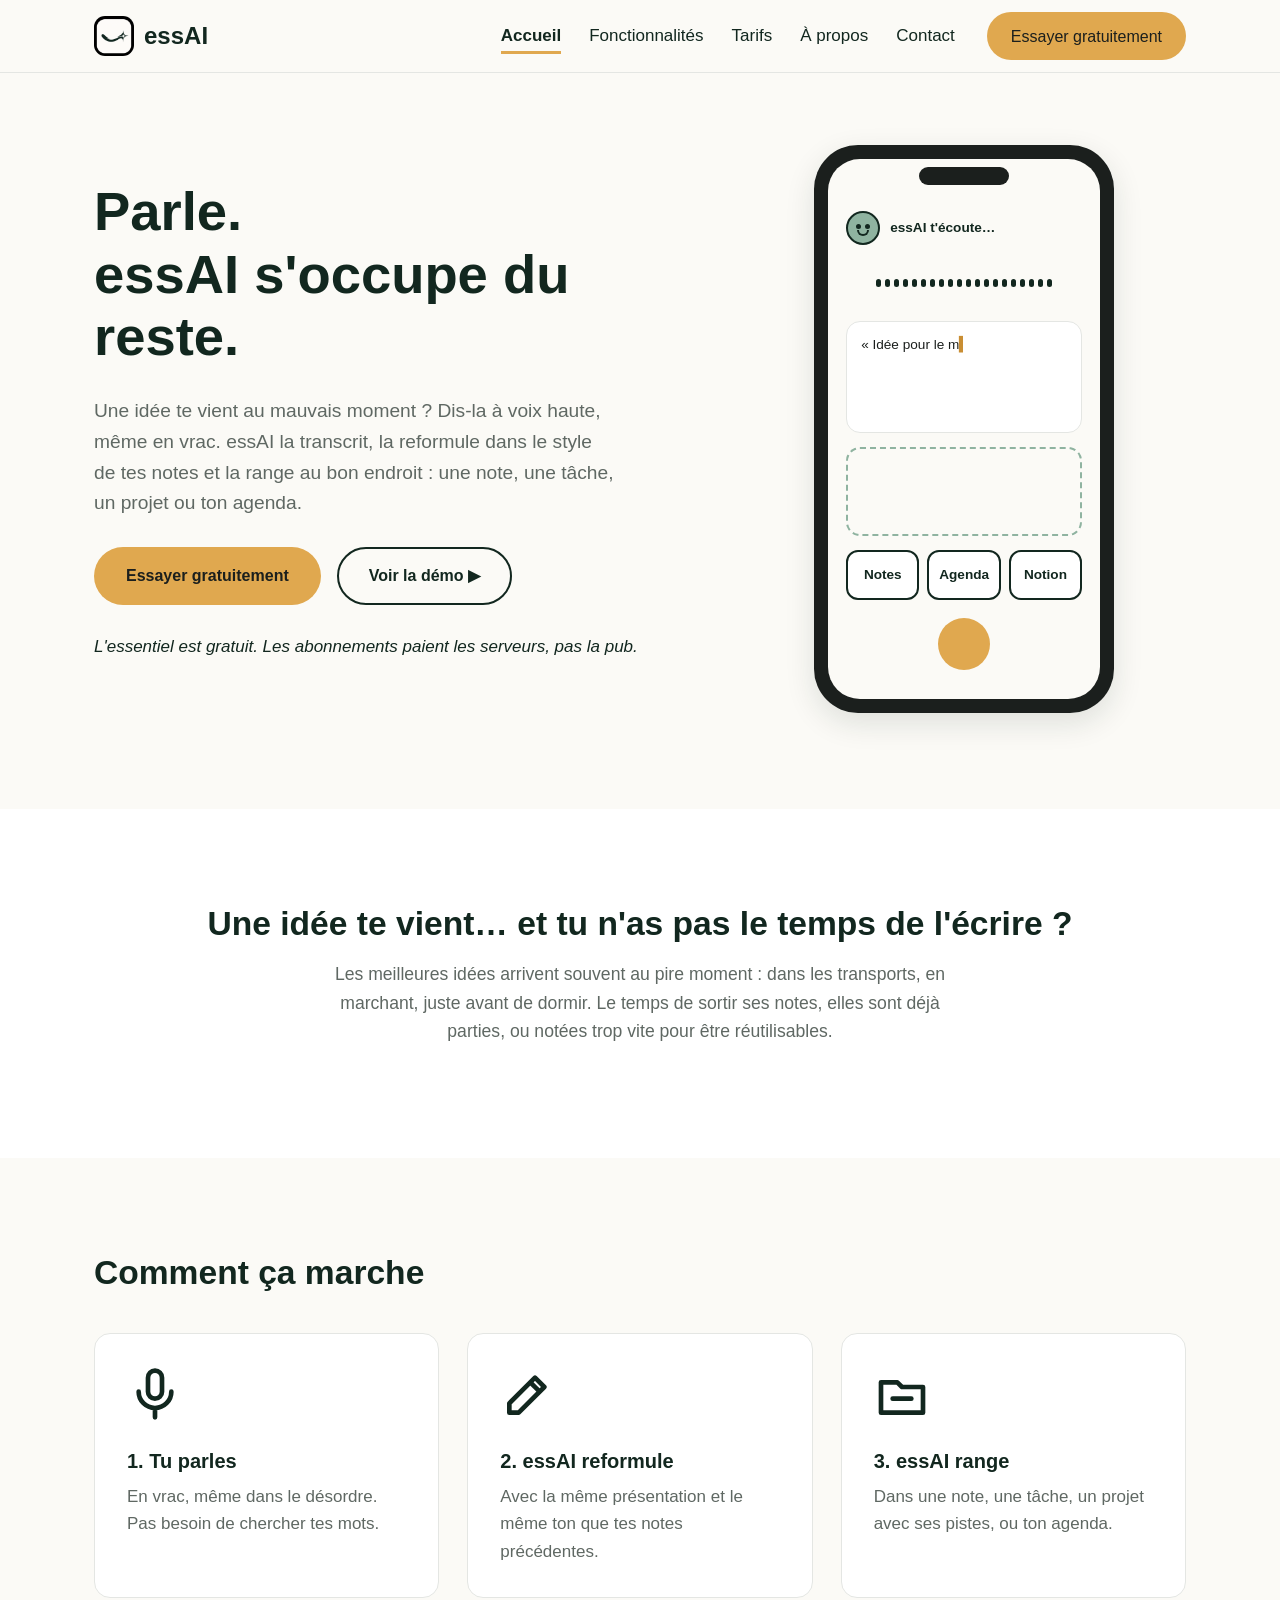
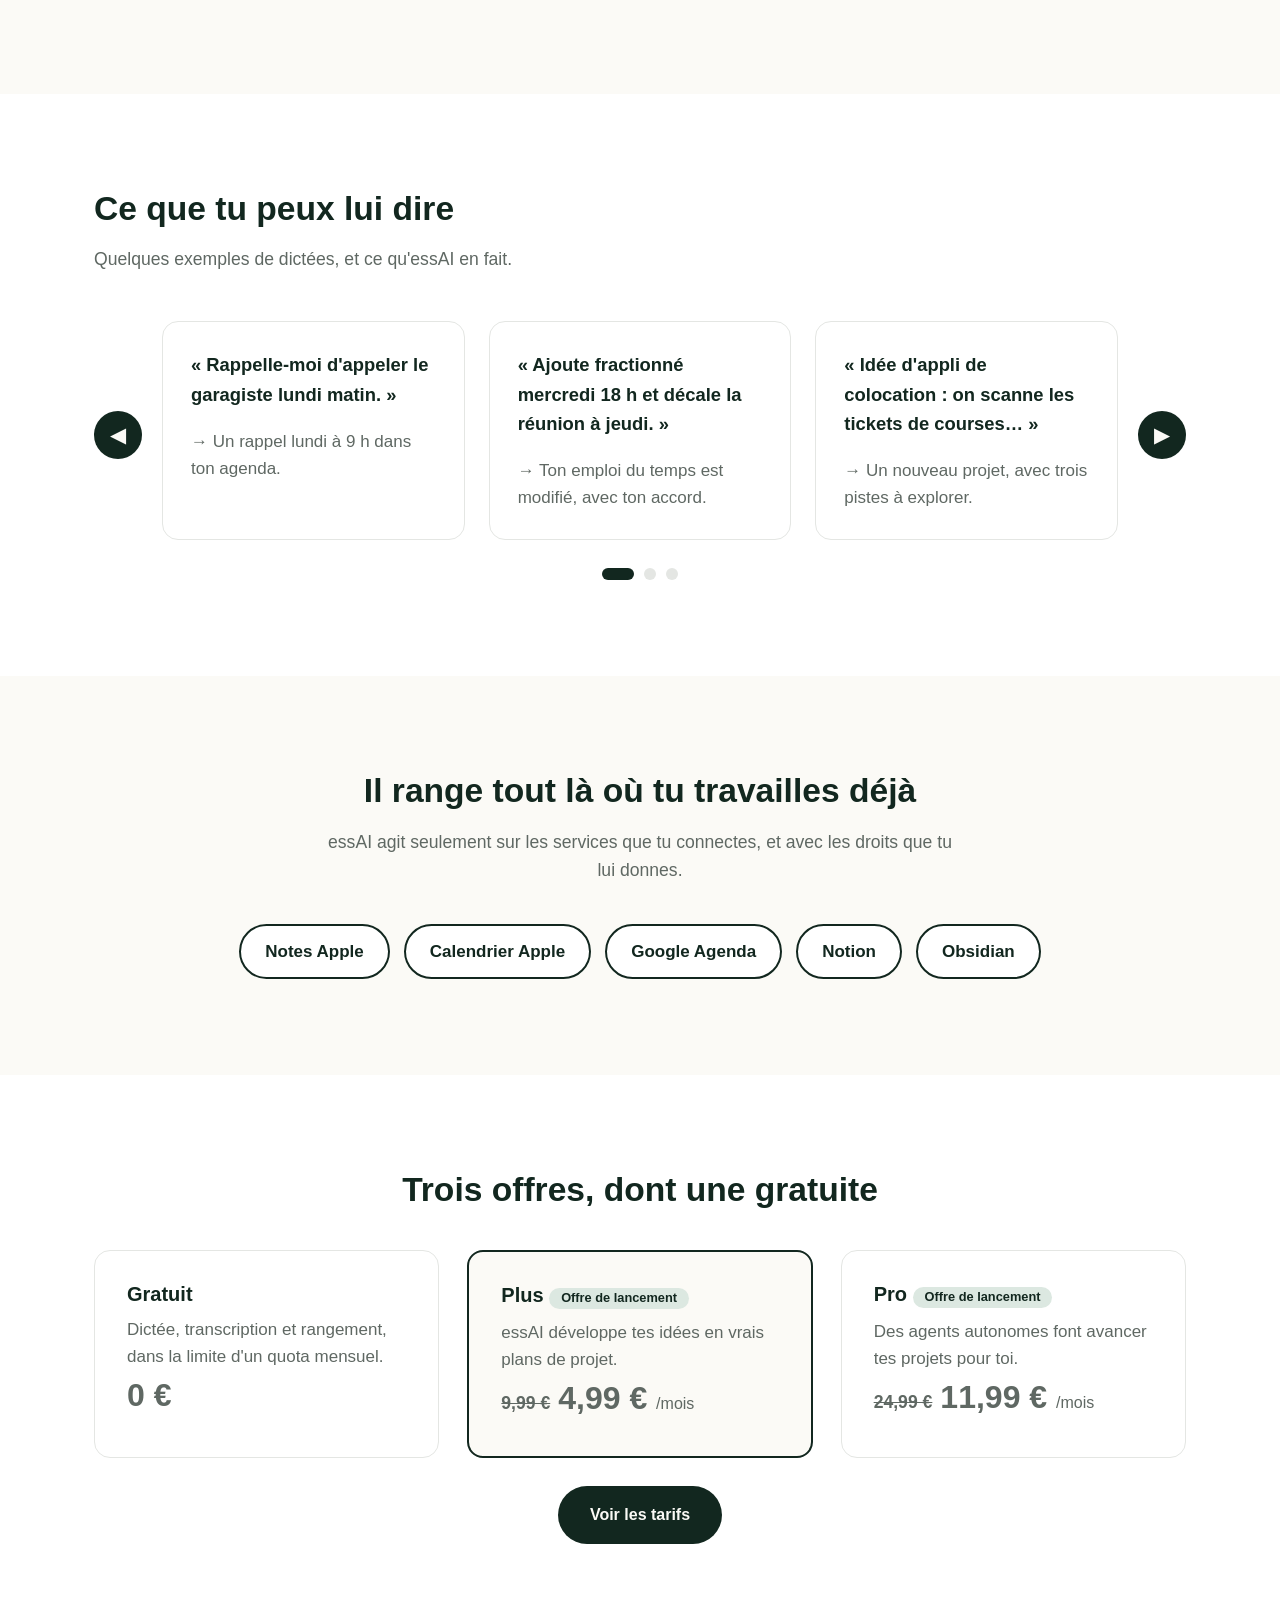
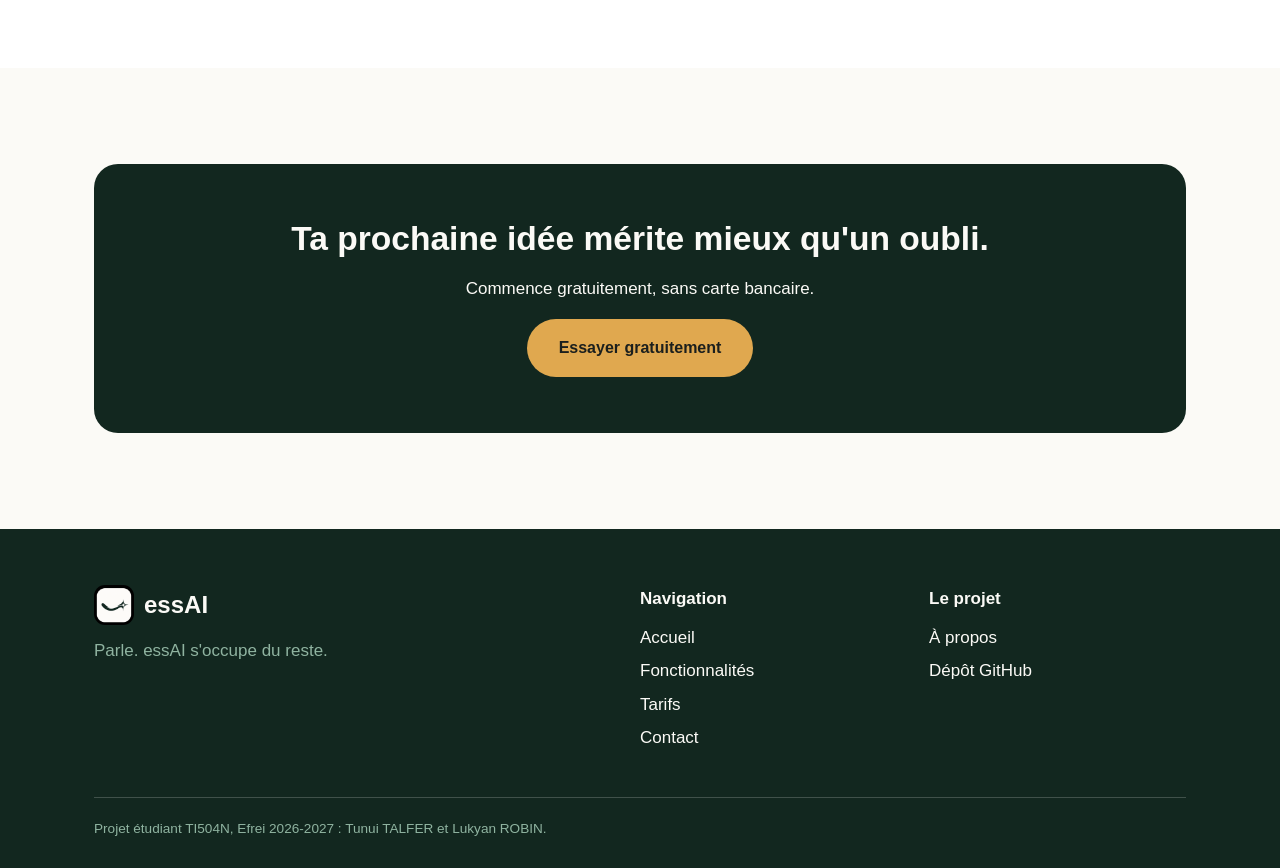
==== index.html @ 8cbab3e7 "accueil: page d'accueil, démo animée du téléphone et carrousel" ====
<!DOCTYPE html>
<html lang="fr">
<head>
  <meta charset="utf-8">
  <meta name="viewport" content="width=device-width, initial-scale=1">
  <meta name="description" content="essAI, le journal personnel à commande vocale : tu parles, essAI transcrit, reformule et range tes idées au bon endroit.">
  <title>essAI&nbsp;: parle, essAI s'occupe du reste</title>
  <link rel="icon" href="img/favicon.png" type="image/png">
  <link rel="stylesheet" href="css/style.css">
  <!-- defer : les scripts s'exécutent après la lecture du HTML, sans bloquer l'affichage -->
  <script src="js/menu.js" defer></script>
  <script src="js/apparition.js" defer></script>
  <script src="js/demo.js" defer></script>
  <script src="js/carrousel.js" defer></script>
</head>
<body>

  <!-- ===== En-tête commun : titre du site + navigation ===== -->
  <header class="entete">
    <div class="conteneur entete__barre">
      <a class="logo" href="index.html">
        <img src="img/logo-essai.png" alt="" width="40" height="40">
        <span>essAI</span>
      </a>
      <button class="burger" type="button" aria-expanded="false" aria-controls="menu-principal" aria-label="Ouvrir le menu">
        <span></span><span></span><span></span>
      </button>
      <nav class="nav" id="menu-principal" aria-label="Navigation principale">
        <ul>
          <li><a href="index.html" aria-current="page">Accueil</a></li>
          <li><a href="pages/fonctionnalites.html">Fonctionnalités</a></li>
          <li><a href="pages/tarifs.html">Tarifs</a></li>
          <li><a href="pages/a-propos.html">À propos</a></li>
          <li><a href="pages/contact.html">Contact</a></li>
        </ul>
        <a class="bouton bouton--principal" href="pages/tarifs.html">Essayer gratuitement</a>
      </nav>
    </div>
  </header>

  <main>

    <!-- ===== Accroche + démo de l'application ===== -->
    <section class="hero">
      <div class="conteneur hero__grille">
        <div>
          <h1>Parle. <span>essAI s'occupe du reste.</span></h1>
          <p class="hero__accroche">
            Une idée te vient au mauvais moment&nbsp;? Dis-la à voix haute, même en vrac.
            essAI la transcrit, la reformule dans le style de tes notes et la range au bon endroit&nbsp;:
            une note, une tâche, un projet ou ton agenda.
          </p>
          <div class="boutons">
            <a class="bouton bouton--principal" href="pages/tarifs.html">Essayer gratuitement</a>
            <a class="bouton bouton--contour" href="#demo" id="rejouer-demo">Voir la démo ▶</a>
          </div>
          <p class="hero__transparence">L'essentiel est gratuit. Les abonnements paient les serveurs, pas la pub.</p>
        </div>

        <!-- Démo animée par js/demo.js. Sans JavaScript, on voit directement le résultat final. -->
        <figure class="telephone" id="demo">
          <div class="telephone__ecran demo">
            <p class="demo__statut">
              <span class="avatar" aria-hidden="true">
                <span class="avatar__oeil avatar__oeil--gauche"></span>
                <span class="avatar__oeil avatar__oeil--droit"></span>
                <span class="avatar__bouche"></span>
              </span>
              <span class="demo__texte-statut">essAI a rangé ton idée</span>
            </p>
            <div class="onde" aria-hidden="true">
              <span></span><span></span><span></span><span></span><span></span><span></span><span></span>
              <span></span><span></span><span></span><span></span><span></span><span></span><span></span>
              <span></span><span></span><span></span><span></span><span></span><span></span>
            </div>
            <p class="demo__transcription">«&nbsp;Idée pour le mémoire&nbsp;: comparer trois méthodes de révision, et trouver des articles avant vendredi.&nbsp;»</p>
            <ul class="demo__resultat">
              <li>✔ Note&nbsp;: Mémoire révision</li>
              <li>✔ Tâche&nbsp;: trouver 5 articles</li>
              <li>✔ Rappel&nbsp;: vendredi 9 h</li>
            </ul>
            <ul class="demo__destinations">
              <li>Notes</li>
              <li>Agenda</li>
              <li>Notion</li>
            </ul>
            <div class="demo__micro" aria-hidden="true"></div>
          </div>
          <figcaption class="invisible">Démonstration&nbsp;: l'utilisateur dicte une idée, essAI la transcrit puis crée une note, une tâche et un rappel.</figcaption>
        </figure>
      </div>
    </section>

    <!-- ===== Le problème ===== -->
    <section class="section texte-centre">
      <div class="conteneur apparition">
        <h2>Une idée te vient… et tu n'as pas le temps de l'écrire&nbsp;?</h2>
        <p class="sous-titre">
          Les meilleures idées arrivent souvent au pire moment&nbsp;: dans les transports, en marchant, juste avant de dormir.
          Le temps de sortir ses notes, elles sont déjà parties, ou notées trop vite pour être réutilisables.
        </p>
      </div>
    </section>

    <!-- ===== Comment ça marche ===== -->
    <section class="section section--creme">
      <div class="conteneur">
        <h2 class="apparition">Comment ça marche</h2>
        <div class="grille-3">
          <article class="carte apparition">
            <svg class="carte__icone" viewBox="0 0 24 24" aria-hidden="true">
              <rect x="9" y="2" width="6" height="12" rx="3" fill="none" stroke="currentColor" stroke-width="2"/>
              <path d="M5 11a7 7 0 0 0 14 0M12 18v4" fill="none" stroke="currentColor" stroke-width="2" stroke-linecap="round"/>
            </svg>
            <h3>1. Tu parles</h3>
            <p>En vrac, même dans le désordre. Pas besoin de chercher tes mots.</p>
          </article>
          <article class="carte apparition">
            <svg class="carte__icone" viewBox="0 0 24 24" aria-hidden="true">
              <path d="M4 20h4L19 9l-4-4L4 16v4z" fill="none" stroke="currentColor" stroke-width="2" stroke-linejoin="round"/>
              <path d="M13 7l4 4" stroke="currentColor" stroke-width="2"/>
            </svg>
            <h3>2. essAI reformule</h3>
            <p>Avec la même présentation et le même ton que tes notes précédentes.</p>
          </article>
          <article class="carte apparition">
            <svg class="carte__icone" viewBox="0 0 24 24" aria-hidden="true">
              <path d="M3 7h7l2 2h9v11H3z" fill="none" stroke="currentColor" stroke-width="2" stroke-linejoin="round"/>
              <path d="M8 14h8" stroke="currentColor" stroke-width="2" stroke-linecap="round"/>
            </svg>
            <h3>3. essAI range</h3>
            <p>Dans une note, une tâche, un projet avec ses pistes, ou ton agenda.</p>
          </article>
        </div>
      </div>
    </section>

    <!-- ===== Carrousel : exemples de phrases (js/carrousel.js) ===== -->
    <section class="section" aria-labelledby="titre-exemples">
      <div class="conteneur">
        <h2 id="titre-exemples" class="apparition">Ce que tu peux lui dire</h2>
        <p class="sous-titre apparition">Quelques exemples de dictées, et ce qu'essAI en fait.</p>
        <div class="carrousel">
          <button class="carrousel__fleche carrousel__fleche--prec" type="button" aria-label="Exemple précédent">◀</button>
          <div class="carrousel__fenetre">
            <ul class="carrousel__piste">
              <li class="carrousel__carte">
                <p class="carrousel__phrase">«&nbsp;Rappelle-moi d'appeler le garagiste lundi matin.&nbsp;»</p>
                <p class="carrousel__effet">→ Un rappel lundi à 9 h dans ton agenda.</p>
              </li>
              <li class="carrousel__carte">
                <p class="carrousel__phrase">«&nbsp;Ajoute fractionné mercredi 18 h et décale la réunion à jeudi.&nbsp;»</p>
                <p class="carrousel__effet">→ Ton emploi du temps est modifié, avec ton accord.</p>
              </li>
              <li class="carrousel__carte">
                <p class="carrousel__phrase">«&nbsp;Idée d'appli de colocation&nbsp;: on scanne les tickets de courses…&nbsp;»</p>
                <p class="carrousel__effet">→ Un nouveau projet, avec trois pistes à explorer.</p>
              </li>
              <li class="carrousel__carte">
                <p class="carrousel__phrase">«&nbsp;Liste de courses pour le dîner de samedi.&nbsp;»</p>
                <p class="carrousel__effet">→ Une note classée dans «&nbsp;Maison&nbsp;».</p>
              </li>
              <li class="carrousel__carte">
                <p class="carrousel__phrase">«&nbsp;Cherche des articles récents sur la révision espacée.&nbsp;»</p>
                <p class="carrousel__effet">→ Une recherche résumée, ajoutée à ton projet.</p>
              </li>
            </ul>
          </div>
          <button class="carrousel__fleche carrousel__fleche--suiv" type="button" aria-label="Exemple suivant">▶</button>
          <div class="carrousel__points"></div>
        </div>
      </div>
    </section>

    <!-- ===== Intégrations ===== -->
    <section class="section section--creme texte-centre">
      <div class="conteneur apparition">
        <h2>Il range tout là où tu travailles déjà</h2>
        <p class="sous-titre">essAI agit seulement sur les services que tu connectes, et avec les droits que tu lui donnes.</p>
        <ul class="etiquettes">
          <li>Notes Apple</li>
          <li>Calendrier Apple</li>
          <li>Google Agenda</li>
          <li>Notion</li>
          <li>Obsidian</li>
        </ul>
      </div>
    </section>

    <!-- ===== Aperçu des offres ===== -->
    <section class="section">
      <div class="conteneur">
        <h2 class="texte-centre apparition">Trois offres, dont une gratuite</h2>
        <div class="grille-3">
          <article class="carte offre apparition">
            <h3>Gratuit</h3>
            <p>Dictée, transcription et rangement, dans la limite d'un quota mensuel.</p>
            <p class="offre__prix">0 €</p>
          </article>
          <article class="carte offre offre--mise-en-avant apparition">
            <h3>Plus <span class="badge">Offre de lancement</span></h3>
            <p>essAI développe tes idées en vrais plans de projet.</p>
            <p class="offre__prix"><span class="offre__ancien">9,99 €</span>4,99 € <small>/mois</small></p>
          </article>
          <article class="carte offre apparition">
            <h3>Pro <span class="badge">Offre de lancement</span></h3>
            <p>Des agents autonomes font avancer tes projets pour toi.</p>
            <p class="offre__prix"><span class="offre__ancien">24,99 €</span>11,99 € <small>/mois</small></p>
          </article>
        </div>
        <div class="boutons boutons--centre">
          <a class="bouton bouton--sombre" href="pages/tarifs.html">Voir les tarifs</a>
        </div>
      </div>
    </section>

    <!-- ===== Appel à l'action final ===== -->
    <section class="section section--creme">
      <div class="conteneur">
        <div class="appel apparition">
          <h2>Ta prochaine idée mérite mieux qu'un oubli.</h2>
          <p>Commence gratuitement, sans carte bancaire.</p>
          <a class="bouton bouton--principal" href="pages/tarifs.html">Essayer gratuitement</a>
        </div>
      </div>
    </section>

  </main>

  <!-- ===== Pied de page commun : navigation + lien vers « À propos » ===== -->
  <footer class="pied">
    <div class="conteneur">
      <div class="pied__grille">
        <div>
          <a class="logo" href="index.html">
            <img src="img/logo-essai.png" alt="" width="40" height="40">
            <span>essAI</span>
          </a>
          <p class="pied__slogan">Parle. essAI s'occupe du reste.</p>
        </div>
        <nav aria-label="Navigation du pied de page">
          <p class="pied__titre">Navigation</p>
          <ul>
            <li><a href="index.html">Accueil</a></li>
            <li><a href="pages/fonctionnalites.html">Fonctionnalités</a></li>
            <li><a href="pages/tarifs.html">Tarifs</a></li>
            <li><a href="pages/contact.html">Contact</a></li>
          </ul>
        </nav>
        <nav aria-label="Le projet">
          <p class="pied__titre">Le projet</p>
          <ul>
            <li><a href="pages/a-propos.html">À propos</a></li>
            <li><a href="https://github.com/lukyanrobin/ProjetProgWeb_TALFER_ROBIN">Dépôt GitHub</a></li>
          </ul>
        </nav>
      </div>
      <p class="pied__mention">Projet étudiant TI504N, Efrei 2026-2027&nbsp;: Tunui TALFER et Lukyan ROBIN.</p>
    </div>
  </footer>

</body>
</html>
---- css/style.css ----
/* =====================================================================
   essAI : feuille de style commune à toutes les pages
   Sommaire :
     1. Charte graphique (variables)       6. Sections et cartes
     2. Base                              7. Accueil : démo du téléphone
     3. Utilitaires                       8. Accueil : carrousel
     4. En-tête et navigation             9. Animations d'apparition
     5. Boutons                          10. Pied de page
                                         11. Responsive (tablette, téléphone)
   ===================================================================== */

/* 1. Charte graphique : couleurs tirées du logo -------------------------- */
:root {
  --vert: #12271F;          /* vert forêt du logo : titres, en-tête, pied de page */
  --creme: #FBFAF6;         /* fond crème du logo */
  --sauge: #8FB3A0;         /* accents doux, cartes */
  --sauge-clair: #DCE8E1;
  --ambre: #E0A84F;         /* boutons d'action, l'« étincelle » */
  --ambre-fonce: #C98E33;
  --texte: #1B1F1D;
  --gris: #5F6863;
  --gris-clair: #E4E6E3;
  --blanc: #FFFFFF;
  --rayon: 16px;            /* arrondis, comme l'icône de l'appli */
  --ombre: 0 10px 30px rgba(18, 39, 31, 0.12);
  --largeur: 1140px;        /* largeur maximale du contenu */
  --police: -apple-system, BlinkMacSystemFont, "Segoe UI", Roboto, "Helvetica Neue", Arial, sans-serif;
}

/* 2. Base ----------------------------------------------------------------- */
*,
*::before,
*::after {
  box-sizing: border-box;
}

html {
  scroll-behavior: smooth;
}

body {
  margin: 0;
  font-family: var(--police);
  font-size: 17px;
  line-height: 1.6;
  color: var(--texte);
  background-color: var(--blanc);
}

img {
  max-width: 100%;
  height: auto;
  display: block;
}

h1,
h2,
h3 {
  color: var(--vert);
  line-height: 1.15;
  margin: 0 0 0.5em;
}

h1 {
  font-size: 3.4rem;
}

h2 {
  font-size: 2.1rem;
}

h3 {
  font-size: 1.25rem;
}

p {
  margin: 0 0 1em;
}

a {
  color: var(--vert);
}

/* Contour visible pour la navigation au clavier */
a:focus-visible,
button:focus-visible {
  outline: 3px solid var(--ambre);
  outline-offset: 3px;
}

/* 3. Utilitaires ------------------------------------------------------------ */
.conteneur {
  width: 100%;
  max-width: var(--largeur);
  margin: 0 auto;
  padding: 0 24px;
}

.texte-centre {
  text-align: center;
}

.sous-titre {
  color: var(--gris);
  font-size: 1.1rem;
  max-width: 640px;
}

.texte-centre .sous-titre {
  margin-left: auto;
  margin-right: auto;
}

/* Texte lu par les lecteurs d'écran mais invisible à l'écran */
.invisible {
  position: absolute;
  width: 1px;
  height: 1px;
  overflow: hidden;
  clip-path: inset(50%);
  white-space: nowrap;
}

/* 4. En-tête et navigation ------------------------------------------------ */
.entete {
  position: sticky;
  top: 0;
  z-index: 10;
  background-color: var(--creme);
  border-bottom: 1px solid var(--gris-clair);
}

.entete__barre {
  display: flex;
  align-items: center;
  justify-content: space-between;
  gap: 24px;
  min-height: 72px;
}

.logo {
  display: flex;
  align-items: center;
  gap: 10px;
  font-size: 1.5rem;
  font-weight: 700;
  color: var(--vert);
  text-decoration: none;
}

/* Le PNG du logo a des coins noirs : on les arrondit pour les masquer */
.logo img {
  width: 40px;
  height: 40px;
  border-radius: 11px;
}

.nav {
  display: flex;
  align-items: center;
  gap: 32px;
}

.nav ul {
  display: flex;
  gap: 28px;
  list-style: none;
  margin: 0;
  padding: 0;
}

.nav a {
  text-decoration: none;
  font-weight: 500;
  padding: 6px 0;
  border-bottom: 3px solid transparent;
  transition: border-color 0.2s;
}

.nav a:hover,
.nav a[aria-current="page"] {
  border-bottom-color: var(--ambre);
}

.nav a[aria-current="page"] {
  font-weight: 700;
}

/* Le bouton d'appel à l'action garde son propre style dans le menu */
.nav .bouton {
  border-bottom: none;
  padding: 10px 22px;
}

/* Bouton « burger » : caché sur ordinateur, visible sur téléphone (voir §11) */
.burger {
  display: none;
  width: 44px;
  height: 44px;
  padding: 10px;
  border: none;
  border-radius: 10px;
  background: transparent;
  cursor: pointer;
}

.burger span {
  display: block;
  height: 3px;
  margin: 5px 0;
  border-radius: 2px;
  background-color: var(--vert);
  transition: transform 0.25s, opacity 0.25s;
}

/* Le burger devient une croix quand le menu est ouvert */
.burger[aria-expanded="true"] span:nth-child(1) {
  transform: translateY(8px) rotate(45deg);
}

.burger[aria-expanded="true"] span:nth-child(2) {
  opacity: 0;
}

.burger[aria-expanded="true"] span:nth-child(3) {
  transform: translateY(-8px) rotate(-45deg);
}

/* 5. Boutons ---------------------------------------------------------------- */
.bouton {
  display: inline-block;
  padding: 14px 30px;
  border: 2px solid transparent;
  border-radius: 999px;
  font-family: inherit;
  font-size: 1rem;
  font-weight: 700;
  text-decoration: none;
  cursor: pointer;
  transition: transform 0.15s, background-color 0.2s, box-shadow 0.2s;
}

.bouton:hover {
  transform: translateY(-2px);
  box-shadow: var(--ombre);
}

.bouton--principal {
  background-color: var(--ambre);
  color: var(--texte);
}

.bouton--principal:hover {
  background-color: var(--ambre-fonce);
}

.bouton--contour {
  background-color: transparent;
  border-color: var(--vert);
  color: var(--vert);
}

.bouton--sombre {
  background-color: var(--vert);
  color: var(--creme);
}

.boutons {
  display: flex;
  flex-wrap: wrap;
  gap: 16px;
  margin: 28px 0;
}

.boutons--centre {
  justify-content: center;
}

/* 6. Sections et cartes ----------------------------------------------------- */
.section {
  padding: 96px 0;
}

.section--creme {
  background-color: var(--creme);
}

.section--sombre {
  background-color: var(--vert);
  color: var(--creme);
}

.section--sombre h2 {
  color: var(--creme);
}

.grille-3 {
  display: grid;
  grid-template-columns: repeat(3, 1fr);
  gap: 28px;
  margin-top: 40px;
}

.carte {
  padding: 32px;
  background-color: var(--blanc);
  border: 1px solid var(--gris-clair);
  border-radius: var(--rayon);
  transition: transform 0.2s, box-shadow 0.2s;
}

.carte:hover {
  transform: translateY(-4px);
  box-shadow: var(--ombre);
}

.carte__icone {
  width: 56px;
  height: 56px;
  margin-bottom: 20px;
  color: var(--vert);
}

.carte p {
  color: var(--gris);
  margin: 0;
}

/* Hero (haut de la page d'accueil) */
.hero {
  padding: 72px 0 96px;
  background-color: var(--creme);
}

.hero__grille {
  display: grid;
  grid-template-columns: 1.15fr 0.85fr;
  align-items: center;
  gap: 48px;
}

.hero h1 span {
  display: block;
}

.hero__accroche {
  font-size: 1.2rem;
  color: var(--gris);
  max-width: 520px;
}

.hero__transparence {
  font-style: italic;
  color: var(--vert);
}

/* Liste des intégrations sous forme d'étiquettes */
.etiquettes {
  display: flex;
  flex-wrap: wrap;
  justify-content: center;
  gap: 14px;
  list-style: none;
  margin: 40px 0 0;
  padding: 0;
}

.etiquettes li {
  padding: 12px 24px;
  border: 2px solid var(--vert);
  border-radius: 999px;
  font-weight: 600;
  color: var(--vert);
  background-color: var(--blanc);
}

/* Cartes d'offres (aperçu sur l'accueil) */
.offre {
  text-align: left;
}

.offre--mise-en-avant {
  border: 2px solid var(--vert);
  background-color: var(--creme);
}

.offre__prix {
  white-space: nowrap;      /* le prix et « /mois » restent sur la même ligne */
  margin: 12px 0 0;
  font-size: 2rem;
  font-weight: 800;
  color: var(--texte);
}

.offre__prix small {
  font-size: 1rem;
  font-weight: 400;
  color: var(--gris);
}

.offre__ancien {
  margin-right: 8px;
  font-size: 1.1rem;
  font-weight: 600;
  color: var(--gris);
  text-decoration: line-through;
}

.badge {
  display: inline-block;
  padding: 3px 12px;
  border-radius: 999px;
  font-size: 0.8rem;
  font-weight: 700;
  color: var(--vert);
  background-color: var(--sauge-clair);
}

/* Bandeau final d'appel à l'action */
.appel {
  padding: 56px 32px;
  border-radius: 24px;
  text-align: center;
  background-color: var(--vert);
  color: var(--creme);
}

.appel h2 {
  color: var(--creme);
}

/* 7. Accueil : démo du téléphone ------------------------------------------- */
.telephone {
  position: relative;
  width: 300px;
  margin: 0 auto;
  padding: 14px;
  border-radius: 44px;
  background-color: var(--texte);
  box-shadow: var(--ombre);
}

/* L'encoche du téléphone */
.telephone::before {
  content: "";
  position: absolute;
  top: 22px;
  left: 50%;
  width: 90px;
  height: 18px;
  margin-left: -45px;
  border-radius: 10px;
  background-color: var(--texte);
}

.telephone__ecran {
  min-height: 540px;
  padding: 52px 18px 22px;
  border-radius: 32px;
  background-color: var(--creme);
  font-size: 0.85rem;
}

.demo__statut {
  display: flex;
  align-items: center;
  gap: 10px;
  margin: 0 0 16px;
  font-weight: 700;
  color: var(--vert);
}

/* Le petit avatar de l'appli, dessiné en CSS */
.avatar {
  position: relative;
  flex-shrink: 0;
  width: 34px;
  height: 34px;
  border: 2px solid var(--vert);
  border-radius: 50%;
  background-color: var(--sauge);
}

.avatar__oeil {
  position: absolute;
  top: 11px;
  width: 5px;
  height: 5px;
  border-radius: 50%;
  background-color: var(--vert);
  animation: clignement 4s infinite;
}

.avatar__oeil--gauche {
  left: 8px;
}

.avatar__oeil--droit {
  right: 8px;
}

.avatar__bouche {
  position: absolute;
  bottom: 7px;
  left: 50%;
  width: 12px;
  height: 6px;
  margin-left: -6px;
  border: 2px solid var(--vert);
  border-top: none;
  border-radius: 0 0 8px 8px;
}

@keyframes clignement {
  0%, 92%, 100% { transform: scaleY(1); }
  95% { transform: scaleY(0.1); }
}

/* L'onde de la voix : des barres qui montent et descendent */
.onde {
  display: flex;
  align-items: center;
  justify-content: center;
  gap: 4px;
  height: 44px;
  margin-bottom: 16px;
}

.onde span {
  width: 5px;
  height: 8px;
  border-radius: 3px;
  background-color: var(--vert);
}

.demo--ecoute .onde span {
  animation: onde 0.9s ease-in-out infinite;
}

.onde span:nth-child(2n) { animation-delay: 0.15s; }
.onde span:nth-child(3n) { animation-delay: 0.3s; }
.onde span:nth-child(4n) { animation-delay: 0.45s; }

@keyframes onde {
  0%, 100% { height: 8px; }
  50% { height: 40px; }
}

.demo__transcription {
  min-height: 112px;
  margin: 0 0 14px;
  padding: 12px 14px;
  border: 1px solid var(--gris-clair);
  border-radius: 14px;
  background-color: var(--blanc);
}

/* Curseur qui clignote pendant l'écriture de la transcription */
.demo--ecriture .demo__transcription::after {
  content: "▍";
  color: var(--ambre-fonce);
  animation: curseur 0.8s steps(1) infinite;
}

@keyframes curseur {
  50% { opacity: 0; }
}

.demo__resultat {
  list-style: none;
  margin: 0 0 14px;
  padding: 12px 14px;
  border-radius: 14px;
  background-color: var(--sauge);
  font-weight: 700;
  color: var(--vert);
}

.demo__resultat li {
  transition: opacity 0.4s, transform 0.4s;
}

/* Tant qu'aucun résultat n'est affiché, la zone est un simple cadre en pointillés */
.demo--animee:not(.demo--resultats) .demo__resultat {
  background-color: transparent;
  outline: 2px dashed var(--sauge);
  outline-offset: -2px;
}

/* Pendant l'animation, les résultats sont cachés tant qu'ils n'ont pas la classe « visible » */
.demo--animee .demo__resultat li:not(.visible) {
  opacity: 0;
  transform: translateX(-12px);
}

.demo__destinations {
  display: flex;
  justify-content: space-between;
  gap: 8px;
  list-style: none;
  margin: 0 0 18px;
  padding: 0;
}

.demo__destinations li {
  flex: 1;
  padding: 12px 4px;
  border: 2px solid var(--vert);
  border-radius: 12px;
  text-align: center;
  font-weight: 700;
  color: var(--vert);
  background-color: var(--blanc);
  transition: background-color 0.3s, color 0.3s, transform 0.3s;
}

.demo__destinations li.active {
  background-color: var(--vert);
  color: var(--creme);
  transform: translateY(-4px);
}

.demo__micro {
  width: 52px;
  height: 52px;
  margin: 0 auto;
  border-radius: 50%;
  background-color: var(--ambre);
}

.demo--ecoute .demo__micro {
  animation: pulsation 1.2s infinite;
}

@keyframes pulsation {
  0% { box-shadow: 0 0 0 0 rgba(224, 168, 79, 0.6); }
  100% { box-shadow: 0 0 0 18px rgba(224, 168, 79, 0); }
}

/* 8. Accueil : carrousel ----------------------------------------------------- */
.carrousel {
  position: relative;
  margin-top: 40px;
}

/* Sans JavaScript : les cartes défilent à la main (défilement horizontal) */
.carrousel__piste {
  display: flex;
  gap: 24px;
  overflow-x: auto;
  scroll-snap-type: x mandatory;
  list-style: none;
  margin: 0;
  padding: 8px 4px 20px;
}

.carrousel__carte {
  flex: 0 0 calc((100% - 48px) / 3);
  scroll-snap-align: start;
  padding: 28px;
  border: 1px solid var(--gris-clair);
  border-radius: var(--rayon);
  background-color: var(--blanc);
}

.carrousel__phrase {
  font-size: 1.15rem;
  font-weight: 700;
  color: var(--vert);
}

.carrousel__effet {
  margin: 0;
  color: var(--gris);
}

/* Avec JavaScript : la piste glisse avec transform (classe ajoutée par carrousel.js) */
.carrousel--js {
  padding: 0 64px;          /* place réservée aux flèches, de chaque côté */
}

.carrousel--js .carrousel__fenetre {
  overflow: hidden;
}

.carrousel--js .carrousel__piste {
  overflow: visible;
  transition: transform 0.5s ease;
}

.carrousel__fleche {
  position: absolute;
  top: 50%;
  width: 48px;
  height: 48px;
  margin-top: -36px;
  border: none;
  border-radius: 50%;
  background-color: var(--vert);
  color: var(--creme);
  font-size: 1.3rem;
  cursor: pointer;
}

.carrousel__fleche--prec {
  left: 0;
}

.carrousel__fleche--suiv {
  right: 0;
}

.carrousel__points {
  display: flex;
  justify-content: center;
  gap: 10px;
  margin-top: 8px;
}

.carrousel__points button {
  width: 12px;
  height: 12px;
  padding: 0;
  border: none;
  border-radius: 50%;
  background-color: var(--gris-clair);
  cursor: pointer;
}

.carrousel__points button[aria-current="true"] {
  width: 32px;
  border-radius: 6px;
  background-color: var(--vert);
}

/* Les flèches et les points n'apparaissent que si le JavaScript fonctionne */
.carrousel:not(.carrousel--js) .carrousel__fleche,
.carrousel:not(.carrousel--js) .carrousel__points {
  display: none;
}

/* 8 bis. Page Tarifs ------------------------------------------------------- */
.conteneur--etroit {
  max-width: 820px;
}

/* Bascule mensuel / annuel : cachée sans JavaScript (elle ne servirait à rien) */
.bascule {
  display: none;
  margin-top: 24px;
  padding: 4px;
  border: 2px solid var(--vert);
  border-radius: 999px;
  background-color: var(--blanc);
}

.js .bascule {
  display: inline-flex;
}

.bascule__option {
  padding: 10px 24px;
  border: none;
  border-radius: 999px;
  background: transparent;
  font-family: inherit;
  font-size: 1rem;
  font-weight: 700;
  color: var(--vert);
  cursor: pointer;
}

.bascule__option[aria-pressed="true"] {
  background-color: var(--vert);
  color: var(--creme);
}

.bascule__remise {
  margin-left: 4px;
  padding: 2px 8px;
  border-radius: 999px;
  font-size: 0.8rem;
  background-color: var(--ambre);
  color: var(--texte);
}

.section--offres {
  padding-top: 40px;
}

.offres {
  align-items: stretch;
  margin-top: 0;
}

.offre-detail {
  position: relative;
  display: flex;
  flex-direction: column;
}

.offre-detail__nom {
  font-size: 1.6rem;
  margin-bottom: 4px;
}

.offre-detail__cible {
  min-height: 3.2em;
}

.offre-detail__ruban {
  position: absolute;
  top: -16px;
  left: 50%;
  margin: 0;
  padding: 4px 18px;
  border-radius: 999px;
  transform: translateX(-50%);
  font-size: 0.85rem;
  font-weight: 700;
  background-color: var(--ambre);
  color: var(--texte);
}

.offre-detail__liste {
  flex-grow: 1;
  list-style: none;
  margin: 24px 0;
  padding: 0;
}

.offre-detail__liste li {
  position: relative;
  margin-bottom: 10px;
  padding-left: 28px;
}

/* Coche dessinée en CSS devant chaque avantage */
.offre-detail__liste li::before {
  content: "✔";
  position: absolute;
  left: 0;
  color: var(--vert);
  font-weight: 700;
}

.offre-detail .bouton {
  text-align: center;
}

.note-prix {
  margin-top: 28px;
  font-size: 0.9rem;
  color: var(--gris);
}

/* Tableau comparatif : défile horizontalement s'il est trop large */
.tableau-cadre {
  position: relative;       /* contient les textes masqués (.invisible) du tableau */
  margin-top: 32px;
  overflow-x: auto;
  border-radius: var(--rayon);
  box-shadow: var(--ombre);
}

.tableau {
  width: 100%;
  min-width: 620px;
  border-collapse: collapse;
  background-color: var(--blanc);
}

.tableau th,
.tableau td {
  padding: 16px 20px;
  text-align: center;
  border-bottom: 1px solid var(--gris-clair);
}

.tableau thead th {
  background-color: var(--vert);
  color: var(--creme);
}

.tableau tbody th {
  text-align: left;
  font-weight: 600;
}

.tableau tbody tr:nth-child(even) {
  background-color: var(--creme);
}

.tableau tbody tr:hover {
  background-color: var(--sauge-clair);
}

.oui {
  color: var(--vert);
  font-weight: 700;
}

.non {
  color: var(--gris);
}

/* Où va ton argent : texte à gauche, barres à droite */
.argent {
  display: grid;
  grid-template-columns: 1fr 1fr;
  align-items: center;
  gap: 48px;
}

.barres {
  list-style: none;
  margin: 0;
  padding: 0;
}

.barres li {
  margin-bottom: 22px;
}

.barres__libelle {
  display: flex;
  justify-content: space-between;
  margin-bottom: 6px;
  font-weight: 600;
}

.barres__piste {
  display: block;
  height: 18px;
  border-radius: 9px;
  background-color: var(--gris-clair);
  overflow: hidden;
}

.barres__remplissage {
  display: block;
  height: 100%;
  border-radius: 9px;
  transition: width 1.2s ease;
}

.barres__remplissage--serveurs {
  width: 60%;
  background-color: var(--vert);
}

.barres__remplissage--dev {
  width: 30%;
  background-color: var(--sauge);
}

.barres__remplissage--frais {
  width: 10%;
  background-color: var(--ambre);
}

/* Avec JavaScript, les barres partent de zéro et se remplissent quand on arrive dessus */
.js .barres:not(.visible) .barres__remplissage {
  width: 0;
}

/* FAQ en accordéon avec <details> et <summary> */
.faq details {
  margin-bottom: 12px;
  border: 1px solid var(--gris-clair);
  border-radius: 12px;
  background-color: var(--blanc);
}

.faq summary {
  position: relative;
  padding: 18px 56px 18px 22px;
  font-weight: 700;
  color: var(--vert);
  cursor: pointer;
  list-style: none;
}

.faq summary::-webkit-details-marker {
  display: none;
}

/* Le « + » devient « − » quand la question est ouverte */
.faq summary::after {
  content: "+";
  position: absolute;
  right: 22px;
  top: 50%;
  transform: translateY(-50%);
  font-size: 1.5rem;
}

.faq details[open] summary::after {
  content: "−";
}

.faq details p {
  margin: 0;
  padding: 0 22px 20px;
  color: var(--gris);
}

/* 8 ter. Pages Fonctionnalités, Contact et À propos ------------------------------ */

/* Mises en page à deux colonnes */
.deux-colonnes {
  display: grid;
  grid-template-columns: 1fr 1fr;
  align-items: center;
  gap: 56px;
}

.grille-2 {
  display: grid;
  grid-template-columns: repeat(2, 1fr);
  gap: 28px;
  margin-top: 40px;
}

/* Sommaire de la page Fonctionnalités : boutons vers les sections */
.sommaire {
  display: flex;
  flex-wrap: wrap;
  gap: 12px;
  margin-top: 28px;
}

.sommaire .bouton {
  padding: 10px 22px;
}

/* Les titres atteints par une ancre ne passent pas sous l'en-tête collé en haut */
section[id] {
  scroll-margin-top: 80px;
}

/* Illustration de la dictée : avatar, onde animée, texte transcrit */
.illustration-voix {
  padding: 32px;
  border-radius: 24px;
  background-color: var(--creme);
  box-shadow: var(--ombre);
}

.illustration-voix__haut {
  display: flex;
  align-items: center;
  gap: 18px;
}

.illustration-voix__haut .onde {
  flex-grow: 1;
  margin: 0;
}

.onde--active span {
  animation: onde 0.9s ease-in-out infinite;
}

.illustration-voix__texte {
  margin: 20px 0 0;
  padding: 16px 18px;
  border-radius: 14px;
  background-color: var(--blanc);
  font-style: italic;
}

/* Comparaison avant / après : côte à côte sans JS, superposées avec un curseur avec JS */
.comparaison {
  position: relative;
  display: grid;
  grid-template-columns: 1fr 1fr;
  gap: 24px;
  margin-top: 40px;
}

.comparaison__carte {
  padding: 28px;
  border-radius: var(--rayon);
  background-color: var(--blanc);
  border: 1px solid var(--gris-clair);
}

.comparaison__carte--apres {
  border: 2px solid var(--vert);
  background-color: var(--creme);
}

.comparaison__etiquette {
  font-weight: 700;
  color: var(--gris);
}

.comparaison__carte--apres .comparaison__etiquette {
  color: var(--vert);
}

.comparaison__curseur {
  display: none;
}

.comparaison--js {
  grid-template-columns: 1fr;
  max-width: 720px;
}

/* Avec JS : les deux cartes occupent la même case de la grille, l'une sur l'autre */
.comparaison--js .comparaison__carte {
  grid-row: 1;
  grid-column: 1;
}

.comparaison--js .comparaison__curseur {
  display: block;
}

.comparaison__curseur input {
  width: 100%;
  accent-color: var(--vert);
  cursor: ew-resize;
}

/* Schéma du rangement : les traits se dessinent quand le schéma apparaît */
.schema {
  max-width: 820px;
  margin: 40px auto 0;
}

.schema__source {
  display: inline-block;
  margin: 0;
  padding: 16px 40px;
  border-radius: 14px;
  background-color: var(--vert);
  color: var(--creme);
  font-weight: 700;
}

.schema__liens {
  display: block;
  width: 100%;
  height: 90px;
}

.schema__liens path {
  fill: none;
  stroke: var(--vert);
  stroke-width: 2;
  stroke-dasharray: 340;
  stroke-dashoffset: 0;
  transition: stroke-dashoffset 1.2s ease;
}

.js .schema:not(.visible) .schema__liens path {
  stroke-dashoffset: 340;
}

.schema__cibles {
  display: grid;
  grid-template-columns: repeat(4, 1fr);
  gap: 16px;
  list-style: none;
  margin: 0;
  padding: 0;
}

.schema__cibles li {
  padding: 16px 8px;
  border: 2px solid var(--vert);
  border-radius: 12px;
  font-weight: 700;
  color: var(--vert);
  background-color: var(--blanc);
}

.schema__legende {
  margin-top: 24px;
  color: var(--gris);
}

/* Démo du chatbot */
.deux-colonnes--chat {
  grid-template-columns: 1.1fr 0.9fr;
}

.chat {
  display: flex;
  flex-direction: column;
  border: 2px solid var(--vert);
  border-radius: 24px;
  background-color: var(--blanc);
  box-shadow: var(--ombre);
  overflow: hidden;
}

.chat__entete {
  display: flex;
  align-items: center;
  gap: 12px;
  padding: 16px 20px;
  border-bottom: 1px solid var(--gris-clair);
  background-color: var(--creme);
}

.chat__nom {
  margin: 0;
  font-weight: 700;
  color: var(--vert);
}

.chat__statut {
  margin-left: 6px;
  font-size: 0.8rem;
  font-weight: 600;
  color: #3D7A5A;
}

.chat__statut::before {
  content: "● ";
}

.chat__messages {
  display: flex;
  flex-direction: column;
  gap: 10px;
  height: 320px;
  padding: 20px;
  overflow-y: auto;
}

.bulle {
  max-width: 82%;
  margin: 0;
  padding: 12px 16px;
  border-radius: 18px;
  line-height: 1.45;
  animation: arrivee 0.3s ease;
}

.bulle--essai {
  align-self: flex-start;
  border-bottom-left-radius: 4px;
  background-color: var(--sauge-clair);
}

.bulle--moi {
  align-self: flex-end;
  border-bottom-right-radius: 4px;
  background-color: var(--vert);
  color: var(--creme);
}

.bulle--ecrit {
  font-style: italic;
  color: var(--gris);
}

@keyframes arrivee {
  from { opacity: 0; transform: translateY(8px); }
  to { opacity: 1; transform: none; }
}

/* Les suggestions et la saisie n'apparaissent que si le JavaScript fonctionne */
.chat__suggestions,
.chat__formulaire {
  display: none;
}

.chat--js .chat__suggestions {
  display: flex;
  flex-wrap: wrap;
  gap: 8px;
  padding: 0 20px 12px;
}

.chat--js .chat__formulaire {
  display: flex;
  gap: 10px;
  padding: 14px 20px 20px;
  border-top: 1px solid var(--gris-clair);
}

.chat__suggestion {
  padding: 8px 14px;
  border: 2px solid var(--vert);
  border-radius: 999px;
  background-color: var(--blanc);
  font-family: inherit;
  font-size: 0.9rem;
  font-weight: 600;
  color: var(--vert);
  cursor: pointer;
}

.chat__suggestion:hover {
  background-color: var(--sauge-clair);
}

.chat__formulaire input {
  flex-grow: 1;
  min-width: 0;
  padding: 12px 18px;
  border: 1px solid var(--gris-clair);
  border-radius: 999px;
  font-family: inherit;
  font-size: 1rem;
  background-color: var(--creme);
}

.chat__envoyer {
  width: 48px;
  height: 48px;
  flex-shrink: 0;
  border: none;
  border-radius: 50%;
  background-color: var(--ambre);
  font-size: 1.1rem;
  cursor: pointer;
}

/* Formulaires de la page Contact */
.contact {
  display: grid;
  grid-template-columns: 1.3fr 1fr;
  align-items: start;
  gap: 40px;
}

.contact__cote {
  display: grid;
  gap: 28px;
}

.contact__titre {
  font-size: 1.3rem;
}

.contact__note {
  font-size: 0.9rem;
  font-style: italic;
}

.formulaire {
  padding: 36px;
  border: 1px solid var(--gris-clair);
  border-radius: 24px;
  background-color: var(--blanc);
  box-shadow: var(--ombre);
}

.formulaire__aide {
  color: var(--gris);
  font-size: 0.9rem;
}

.champ {
  margin-bottom: 20px;
}

.champ label {
  display: block;
  margin-bottom: 6px;
  font-weight: 700;
  color: var(--vert);
}

.champ input,
.champ select,
.champ textarea {
  width: 100%;
  padding: 12px 14px;
  border: 1px solid #B8BFBB;
  border-radius: 10px;
  font-family: inherit;
  font-size: 1rem;
  background-color: var(--creme);
}

.champ textarea {
  resize: vertical;
}

.champ input:focus,
.champ select:focus,
.champ textarea:focus {
  outline: 3px solid var(--sauge);
  border-color: var(--vert);
}

/* Champ en erreur (attribut posé par formulaire.js) */
.champ [aria-invalid="true"] {
  border: 2px solid #B42318;
  background-color: #FEF3F2;
}

.champ__erreur {
  min-height: 1.2em;
  margin: 6px 0 0;
  font-size: 0.9rem;
  font-weight: 600;
  color: #B42318;
}

.champ__compteur {
  margin: 6px 0 0;
  font-size: 0.85rem;
  color: var(--gris);
}

/* Case à cocher : la case et son texte sur la même ligne */
.champ--case {
  display: grid;
  grid-template-columns: auto 1fr;
  align-items: start;
  gap: 4px 12px;
}

.champ--case input {
  width: 20px;
  height: 20px;
  margin-top: 4px;
  accent-color: var(--vert);
}

.champ--case label {
  font-weight: 500;
  color: var(--texte);
}

.champ--case .champ__erreur {
  grid-column: 1 / -1;
}

.formulaire__confirmation {
  margin: 16px 0 0;
  font-weight: 700;
  color: #3D7A5A;
}

.liste-attente {
  padding: 32px;
  border-radius: 24px;
  background-color: var(--vert);
  color: var(--creme);
}

.liste-attente h2 {
  font-size: 1.4rem;
  color: var(--creme);
}

.liste-attente input {
  width: 100%;
  margin-bottom: 12px;
  padding: 12px 18px;
  border: none;
  border-radius: 999px;
  font-family: inherit;
  font-size: 1rem;
}

.liste-attente__message {
  min-height: 1.2em;
  margin: 12px 0 0;
  font-weight: 600;
  color: #FFC9C2;
}

.liste-attente__message--ok {
  color: var(--sauge-clair);
}

/* Illustration de la page À propos */
.illustration-idee {
  width: 100%;
  max-width: 420px;
  margin: 0 auto;
}

.illustration-idee__trait {
  fill: none;
  stroke: var(--vert);
  stroke-width: 14;
  stroke-linecap: round;
}

.illustration-idee__etincelle {
  fill: var(--ambre);
  transform-origin: 330px 62px;
  animation: scintille 2.5s ease-in-out infinite;
}

.illustration-idee circle {
  fill: var(--sauge);
}

@keyframes scintille {
  0%, 100% { transform: scale(1) rotate(0deg); }
  50% { transform: scale(1.15) rotate(15deg); }
}

/* Cartes de l'équipe qui se retournent (effet 3D) au survol ou au focus clavier */
.membre {
  min-height: 300px;
  perspective: 1000px;
  border-radius: var(--rayon);
}

.membre__interieur {
  position: relative;
  min-height: 300px;
  transition: transform 0.7s;
  transform-style: preserve-3d;
}

.membre:hover .membre__interieur,
.membre:focus .membre__interieur {
  transform: rotateY(180deg);
}

.membre__face,
.membre__dos {
  position: absolute;
  inset: 0;
  padding: 32px;
  border-radius: var(--rayon);
  backface-visibility: hidden;
}

.membre__face {
  display: flex;
  flex-direction: column;
  align-items: center;
  justify-content: center;
  text-align: center;
  border: 1px solid var(--gris-clair);
  background-color: var(--blanc);
}

.membre__dos {
  transform: rotateY(180deg);
  background-color: var(--vert);
  color: var(--creme);
}

.membre__dos h3 {
  color: var(--creme);
}

.membre__dos ul {
  margin: 0;
  padding-left: 20px;
}

.membre__initiales {
  display: flex;
  align-items: center;
  justify-content: center;
  width: 96px;
  height: 96px;
  margin: 0 0 16px;
  border-radius: 50%;
  background-color: var(--sauge);
  font-size: 2rem;
  font-weight: 800;
  color: var(--vert);
}

.membre__role {
  color: var(--gris);
}

/* 9. Animations d'apparition au défilement (apparition.js) ------------------ */
.js .apparition {
  opacity: 0;
  transform: translateY(30px);
  transition: opacity 0.7s ease, transform 0.7s ease;
}

.js .apparition.visible {
  opacity: 1;
  transform: none;
}

/* 10. Pied de page ------------------------------------------------------------ */
.pied {
  padding: 56px 0 28px;
  background-color: var(--vert);
  color: var(--creme);
}

.pied__grille {
  display: grid;
  grid-template-columns: 2fr 1fr 1fr;
  gap: 32px;
}

.pied .logo {
  color: var(--creme);
}

.pied__slogan {
  margin-top: 12px;
  color: var(--sauge);
}

.pied__titre {
  margin: 0 0 12px;
  font-weight: 700;
}

.pied ul {
  list-style: none;
  margin: 0;
  padding: 0;
}

.pied li {
  margin-bottom: 6px;
}

.pied a {
  color: var(--creme);
  text-decoration: none;
}

.pied a:hover {
  text-decoration: underline;
}

.pied__mention {
  margin: 40px 0 0;
  padding-top: 20px;
  border-top: 1px solid rgba(251, 250, 246, 0.2);
  font-size: 0.85rem;
  color: var(--sauge);
}

/* 11. Responsive ------------------------------------------------------------------ */

/* Tablette */
@media (max-width: 960px) {
  h1 {
    font-size: 2.6rem;
  }

  .hero__grille {
    grid-template-columns: 1fr;
  }

  .grille-3 {
    grid-template-columns: 1fr;
  }

  .carrousel__carte {
    flex-basis: calc((100% - 24px) / 2);
  }

  .pied__grille {
    grid-template-columns: 1fr 1fr;
  }

  .argent {
    grid-template-columns: 1fr;
  }

  .deux-colonnes,
  .deux-colonnes--chat,
  .contact {
    grid-template-columns: 1fr;
  }

  /* Le menu devient un panneau qui s'ouvre avec le burger */
  .burger {
    display: block;
  }

  .nav {
    position: absolute;
    top: 72px;
    left: 0;
    right: 0;
    flex-direction: column;
    align-items: stretch;
    gap: 16px;
    padding: 24px;
    background-color: var(--creme);
    border-bottom: 1px solid var(--gris-clair);
    box-shadow: var(--ombre);
  }

  .nav ul {
    flex-direction: column;
    gap: 4px;
  }

  .nav a {
    display: block;
    padding: 10px 0;
  }

  .nav .bouton {
    text-align: center;
  }

  /* Le panneau est caché tant que le burger n'est pas ouvert (classe ajoutée par menu.js) */
  .js .nav:not(.ouvert) {
    display: none;
  }
}

/* Téléphone */
@media (max-width: 600px) {
  body {
    font-size: 16px;
  }

  h1 {
    font-size: 2.1rem;
  }

  h2 {
    font-size: 1.6rem;
  }

  .section {
    padding: 64px 0;
  }

  .hero {
    padding: 40px 0 64px;
  }

  .boutons .bouton {
    width: 100%;
    text-align: center;
  }

  .telephone {
    width: 270px;
  }

  .carrousel__carte {
    flex-basis: 100%;
  }

  .carrousel__fleche {
    display: none;
  }

  .carrousel--js {
    padding: 0;             /* sur téléphone : pas de flèches, on glisse du doigt */
  }

  .pied__grille {
    grid-template-columns: 1fr;
  }

  .grille-2,
  .comparaison {
    grid-template-columns: 1fr;
  }

  .schema__cibles {
    grid-template-columns: 1fr 1fr;
  }

  .schema__liens {
    display: none;
  }

  .formulaire {
    padding: 24px;
  }

  /* Sur téléphone (pas de survol), le détail du travail s'affiche sous la carte */
  .membre,
  .membre__interieur {
    min-height: 0;
  }

  .membre:hover .membre__interieur,
  .membre:focus .membre__interieur {
    transform: none;
  }

  .membre__face,
  .membre__dos {
    position: static;
    transform: none;
    backface-visibility: visible;
  }

  .membre__face {
    border-radius: var(--rayon) var(--rayon) 0 0;
  }

  .membre__dos {
    border-radius: 0 0 var(--rayon) var(--rayon);
  }
}

/* Respect du réglage « réduire les animations » du système */
@media (prefers-reduced-motion: reduce) {
  html {
    scroll-behavior: auto;
  }

  *,
  *::before,
  *::after {
    animation-duration: 0.01ms !important;
    animation-iteration-count: 1 !important;
    transition-duration: 0.01ms !important;
  }
}
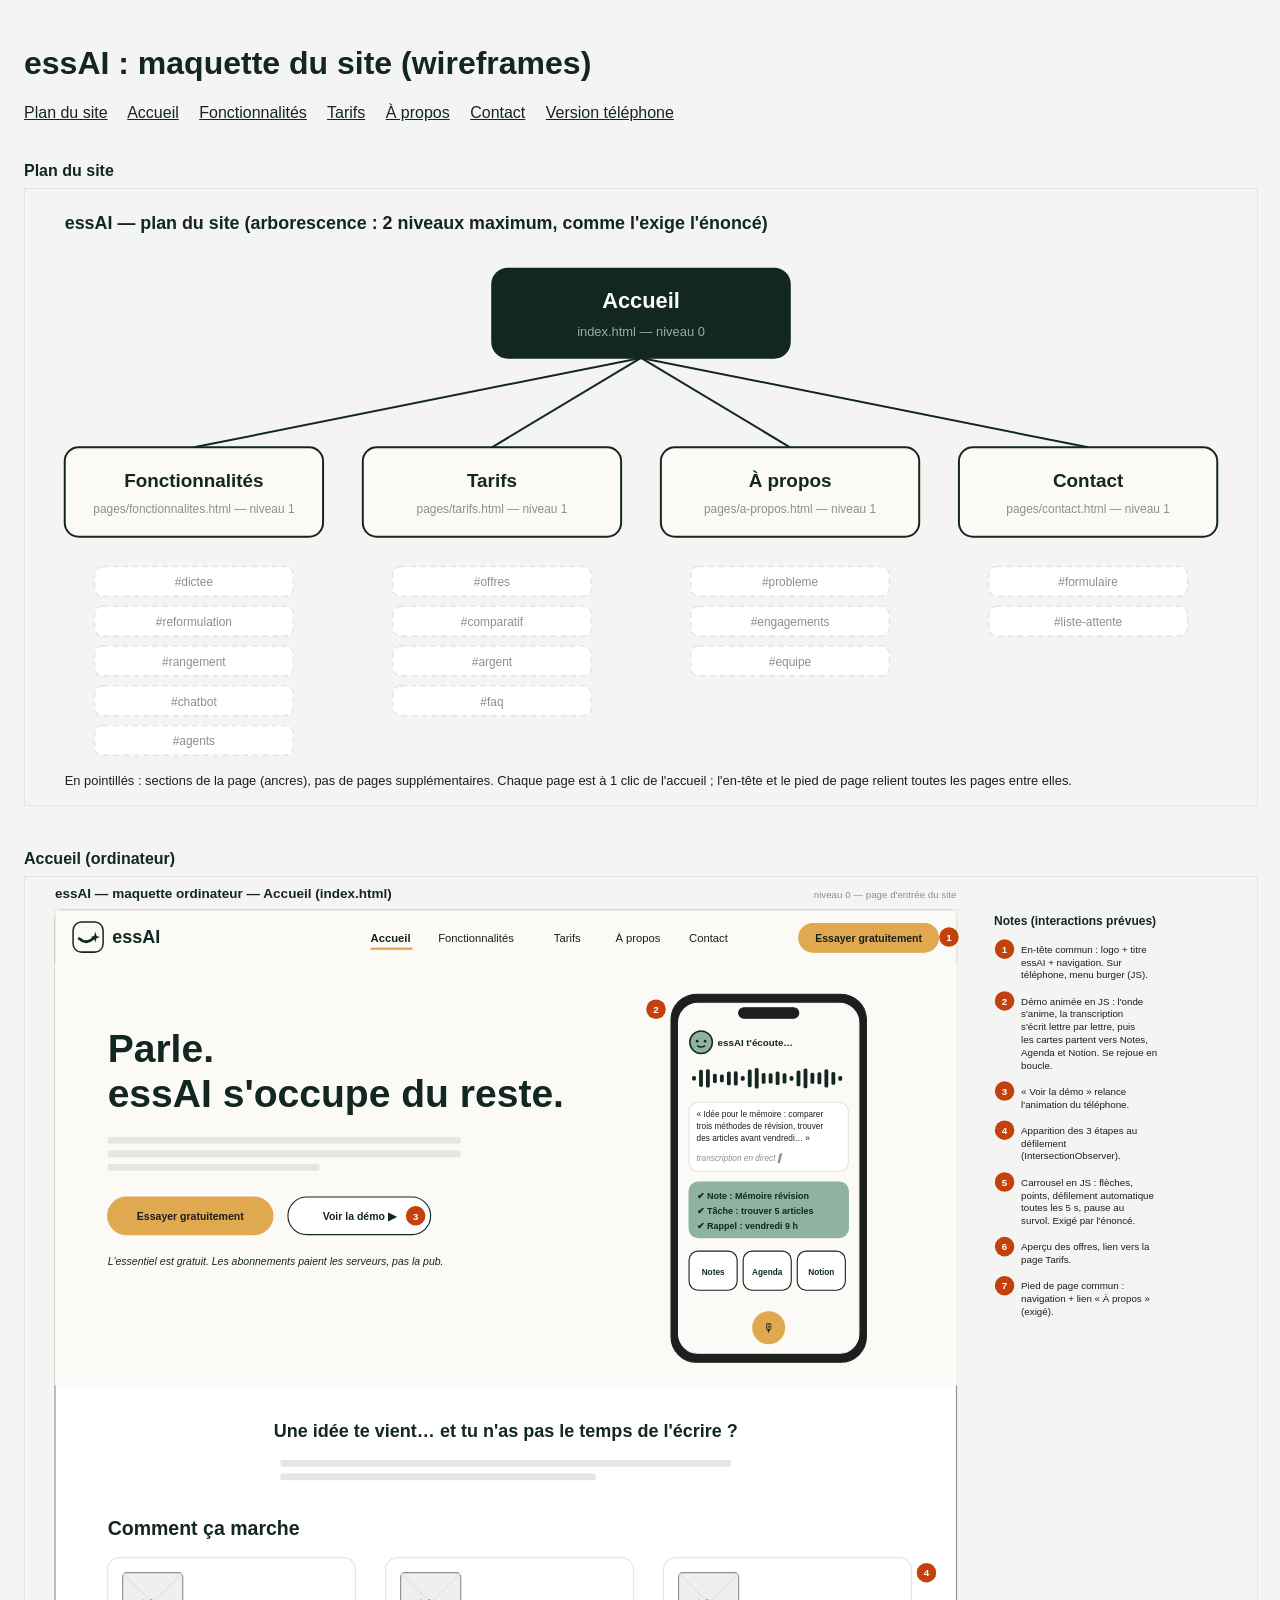
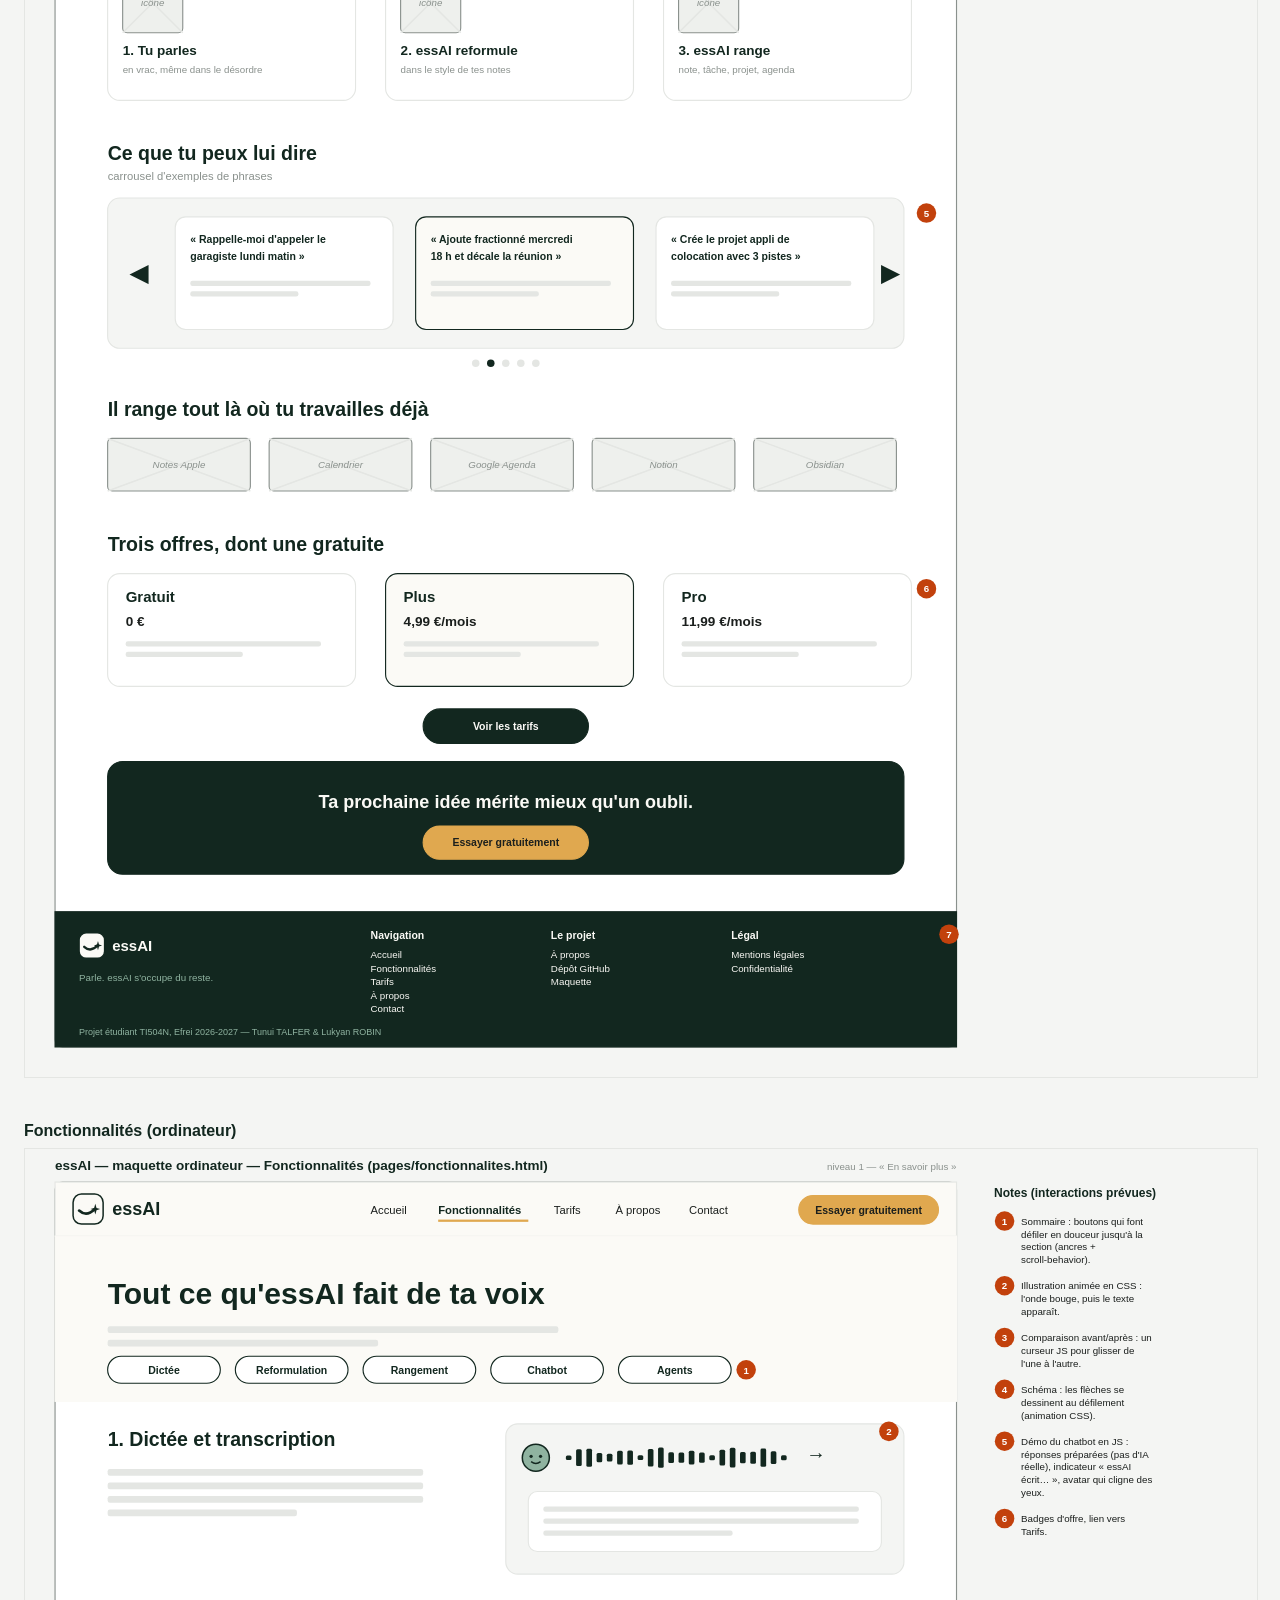
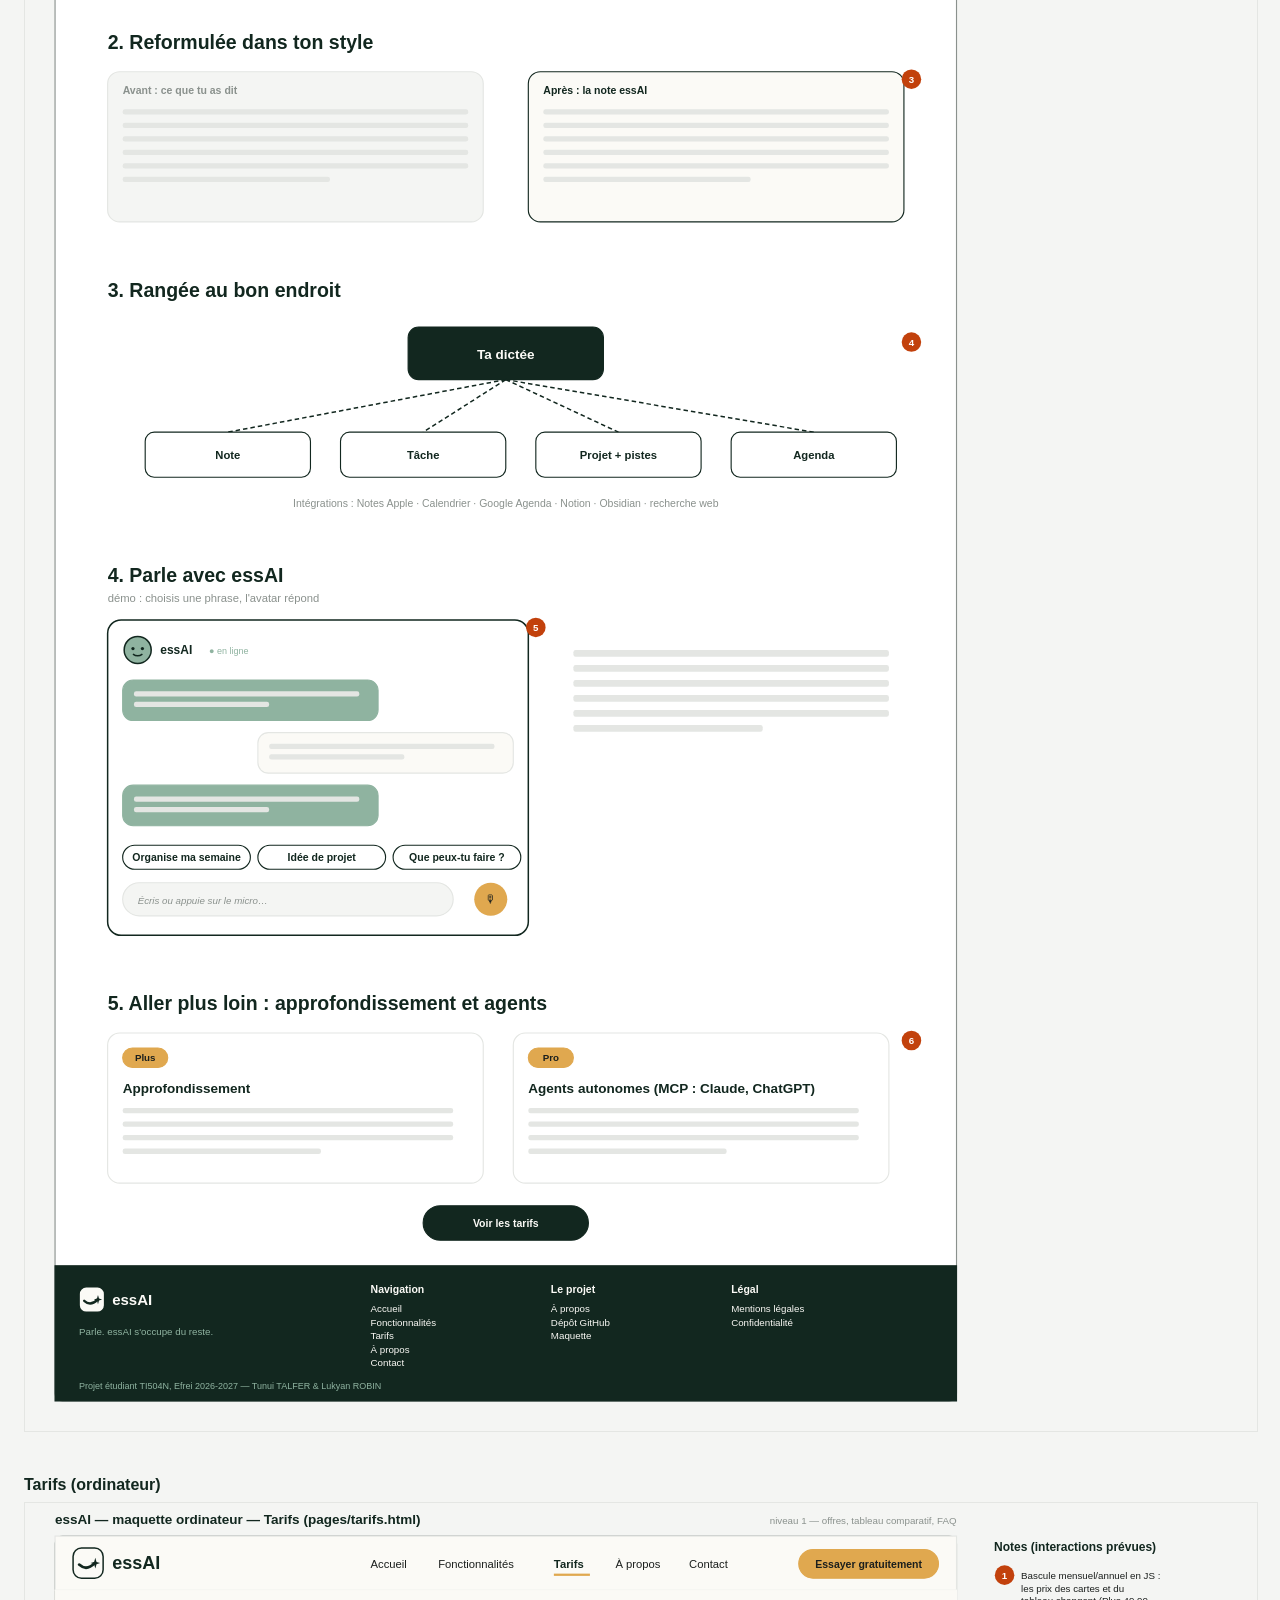
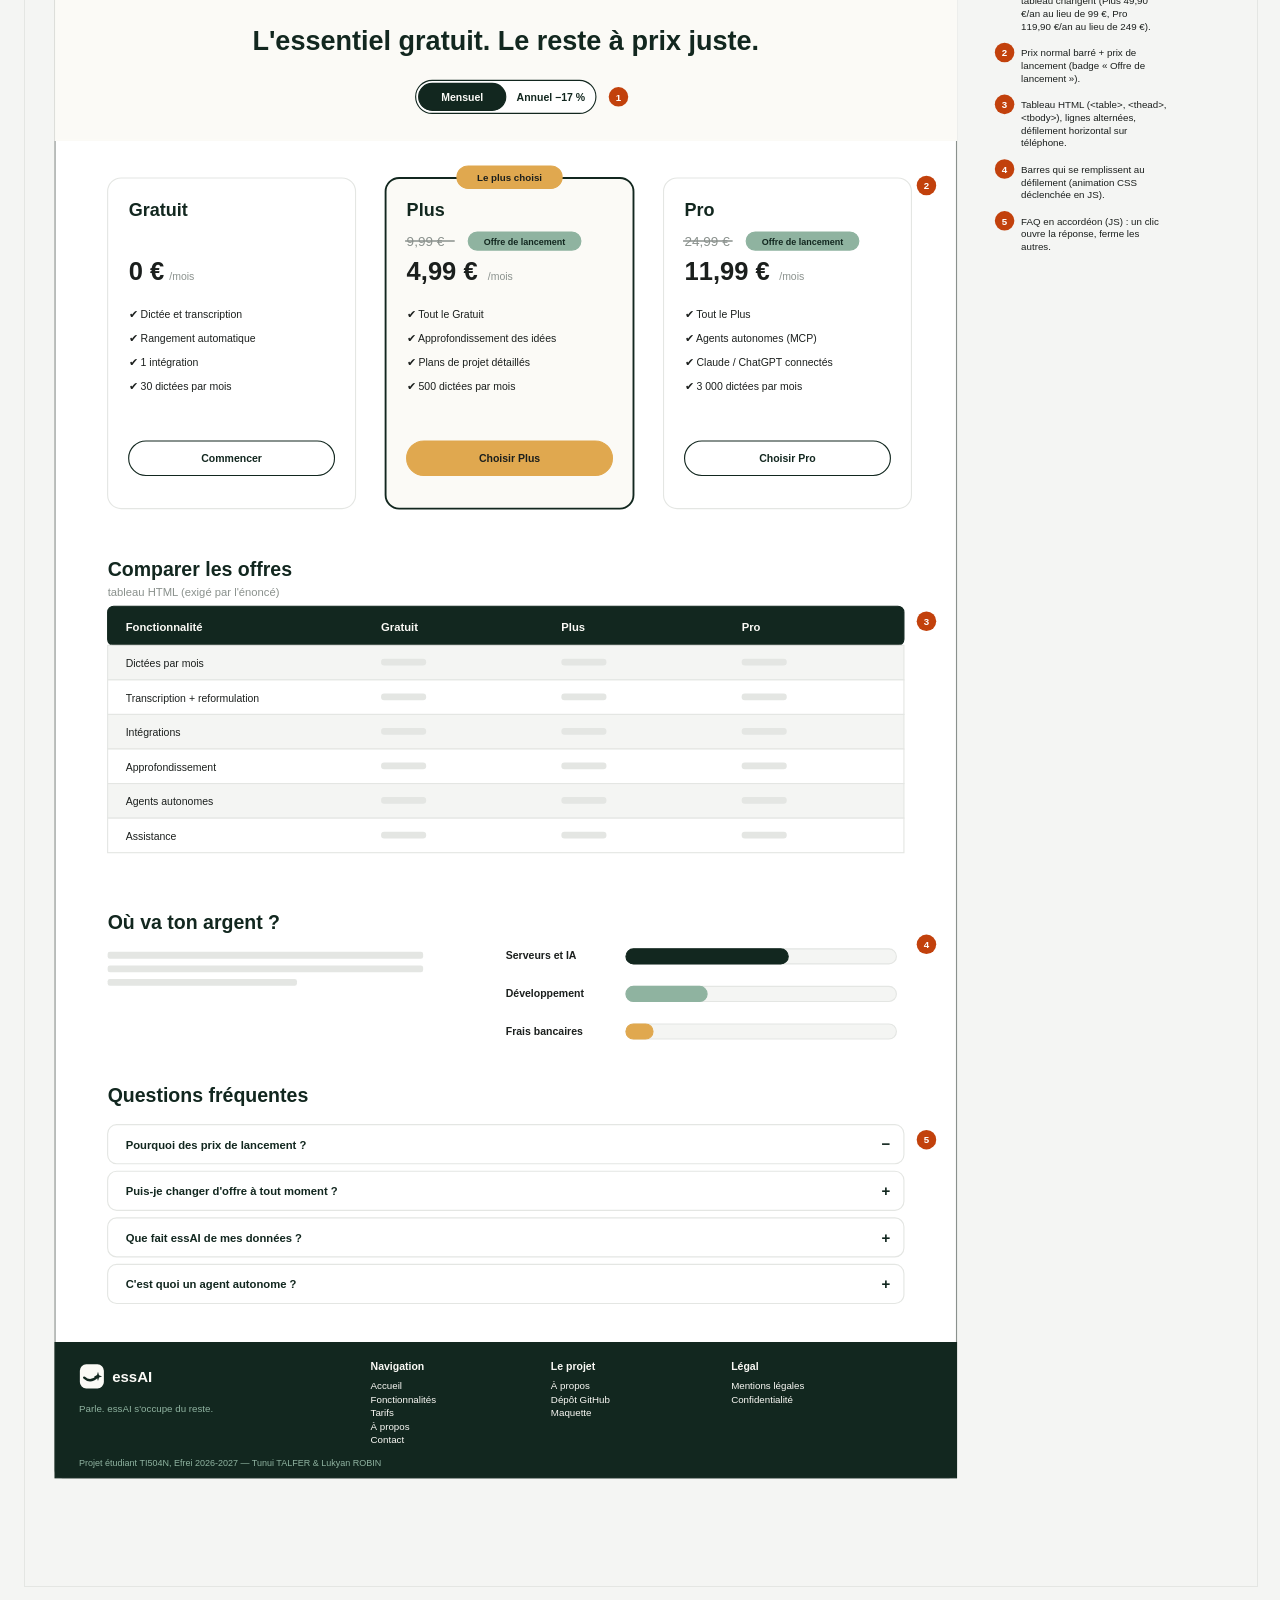
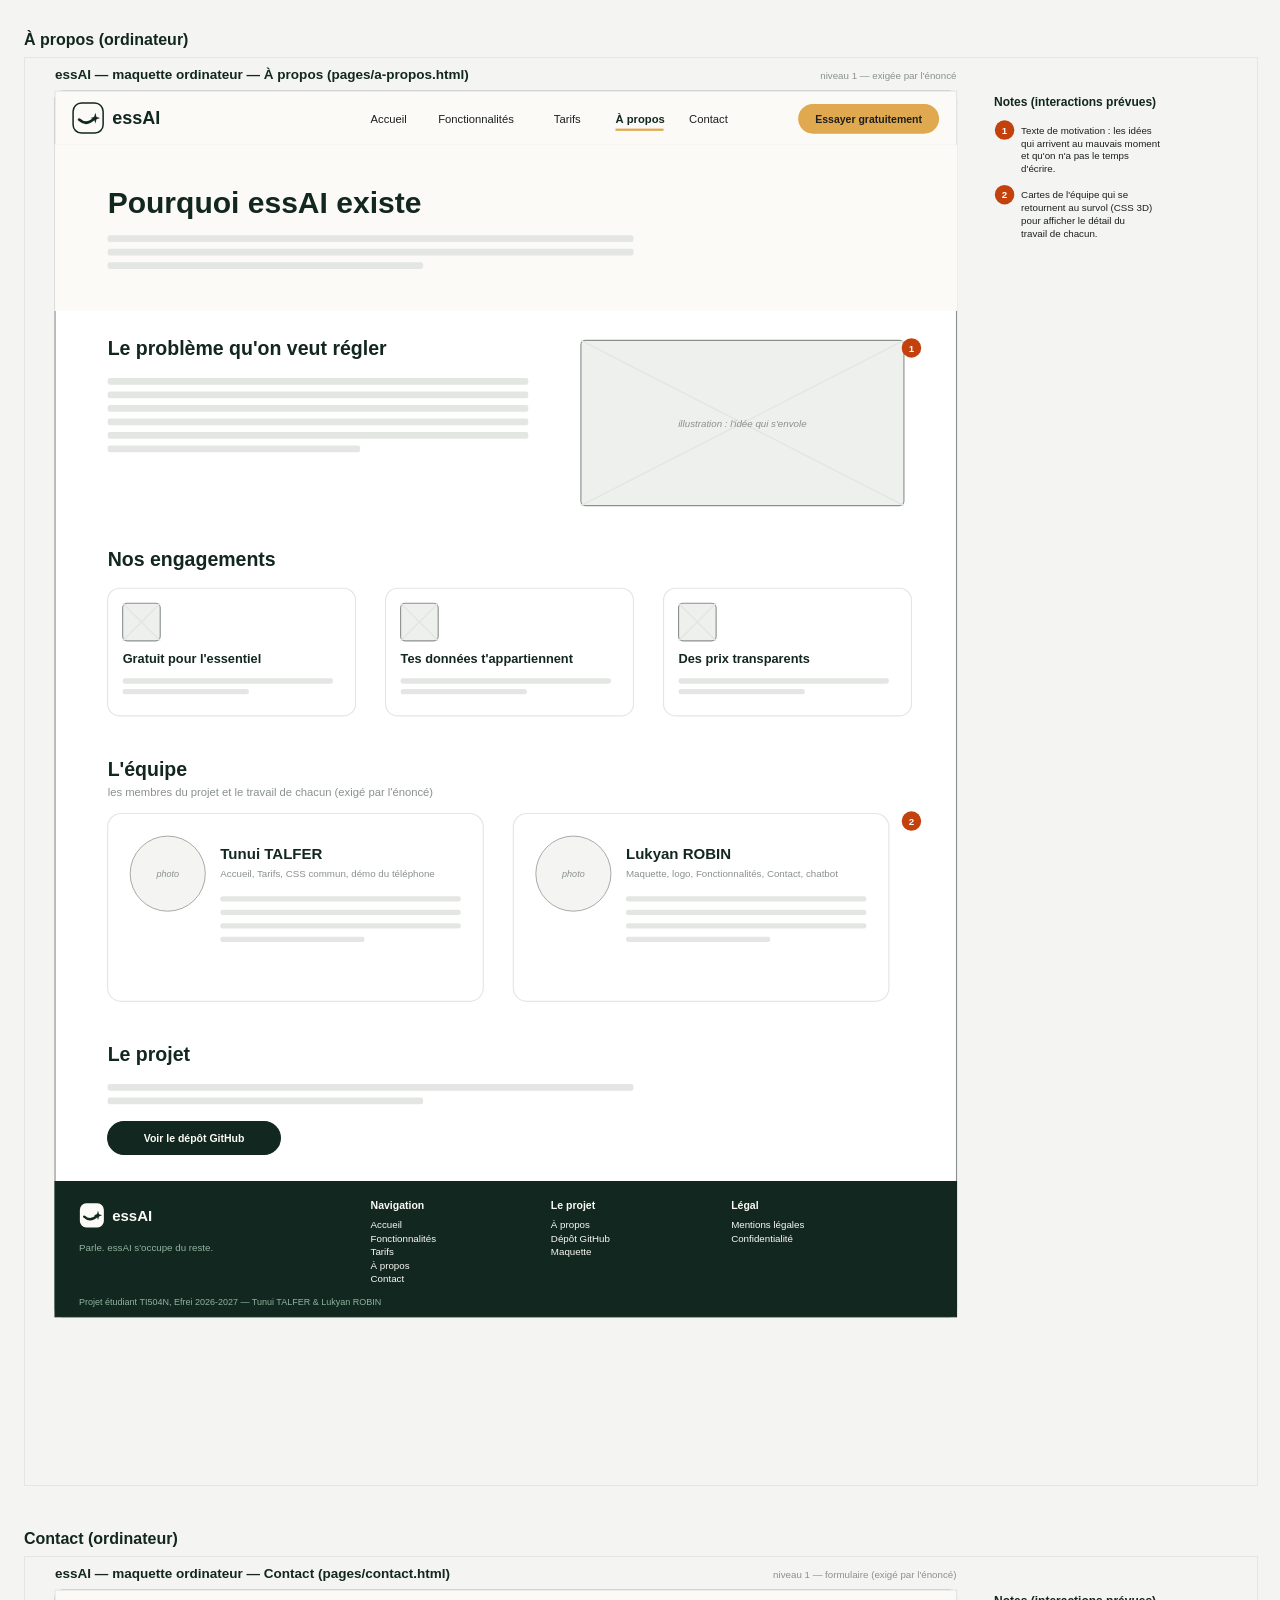
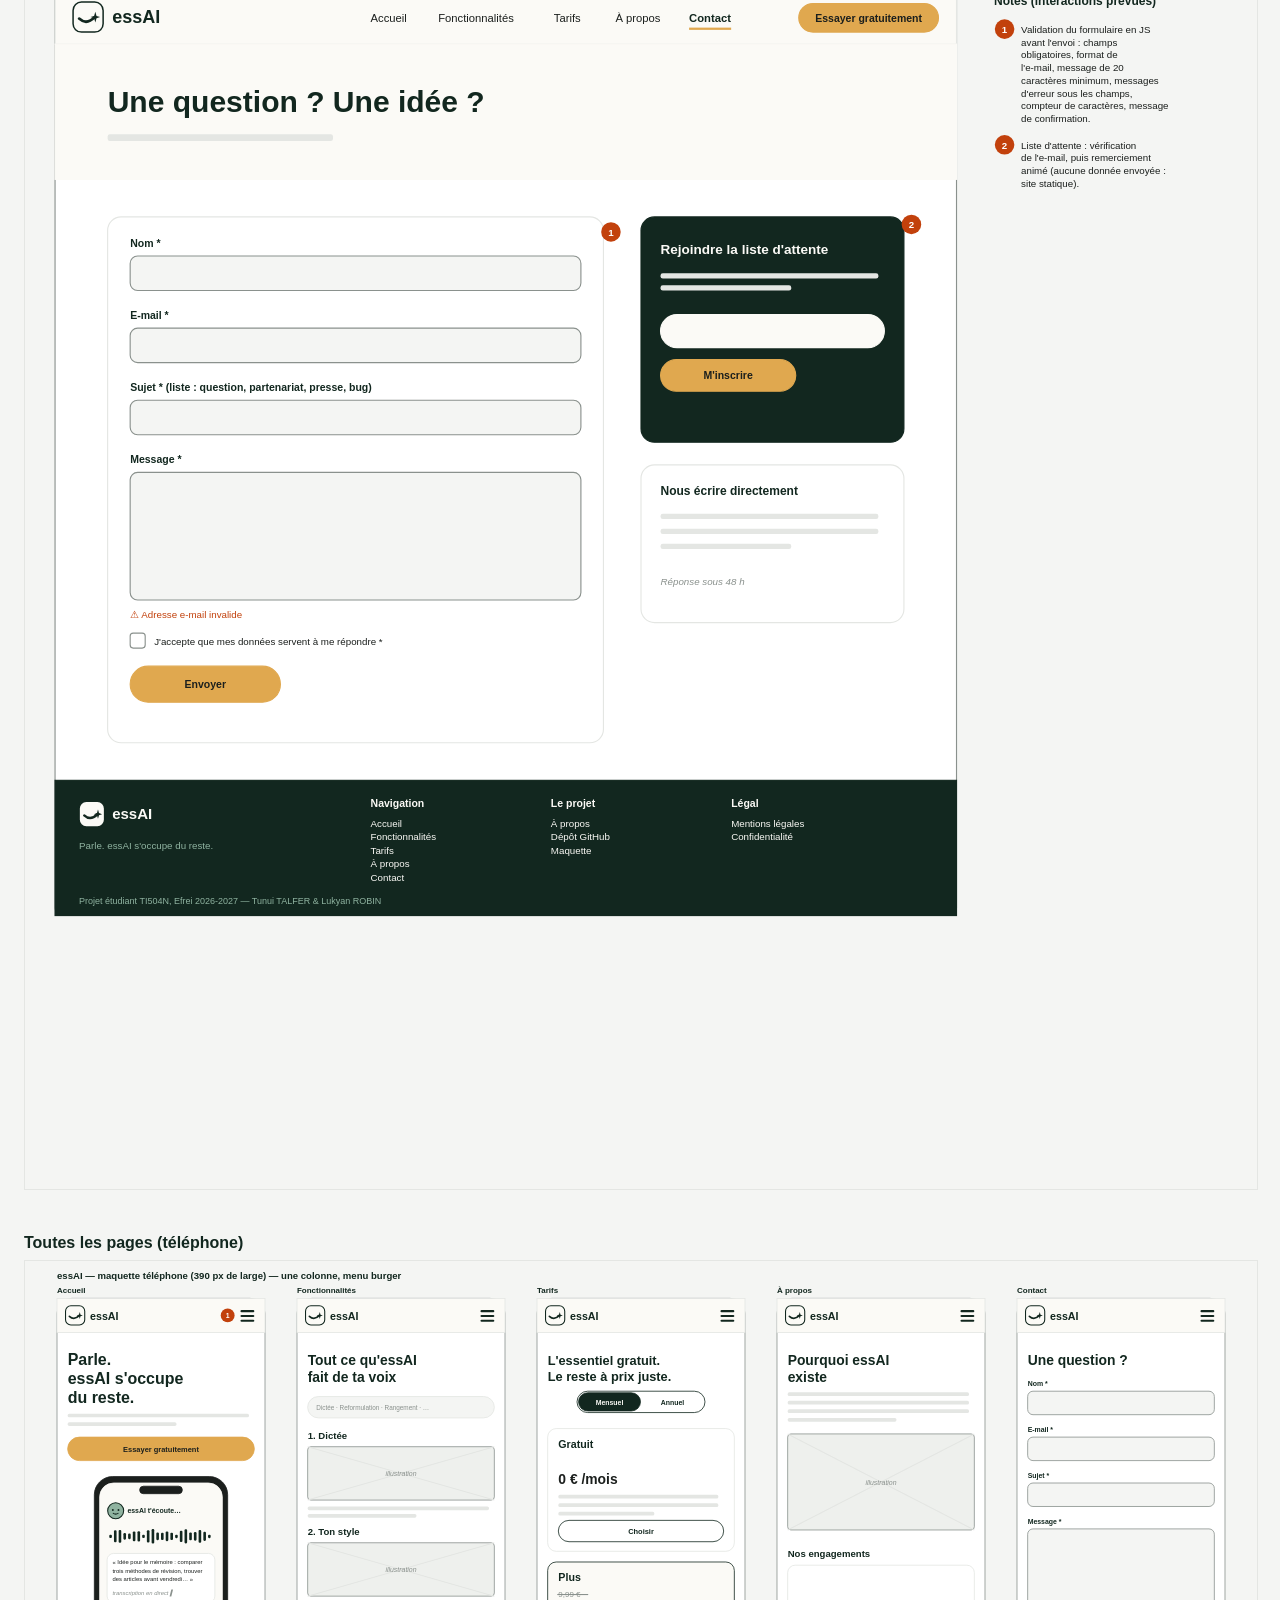
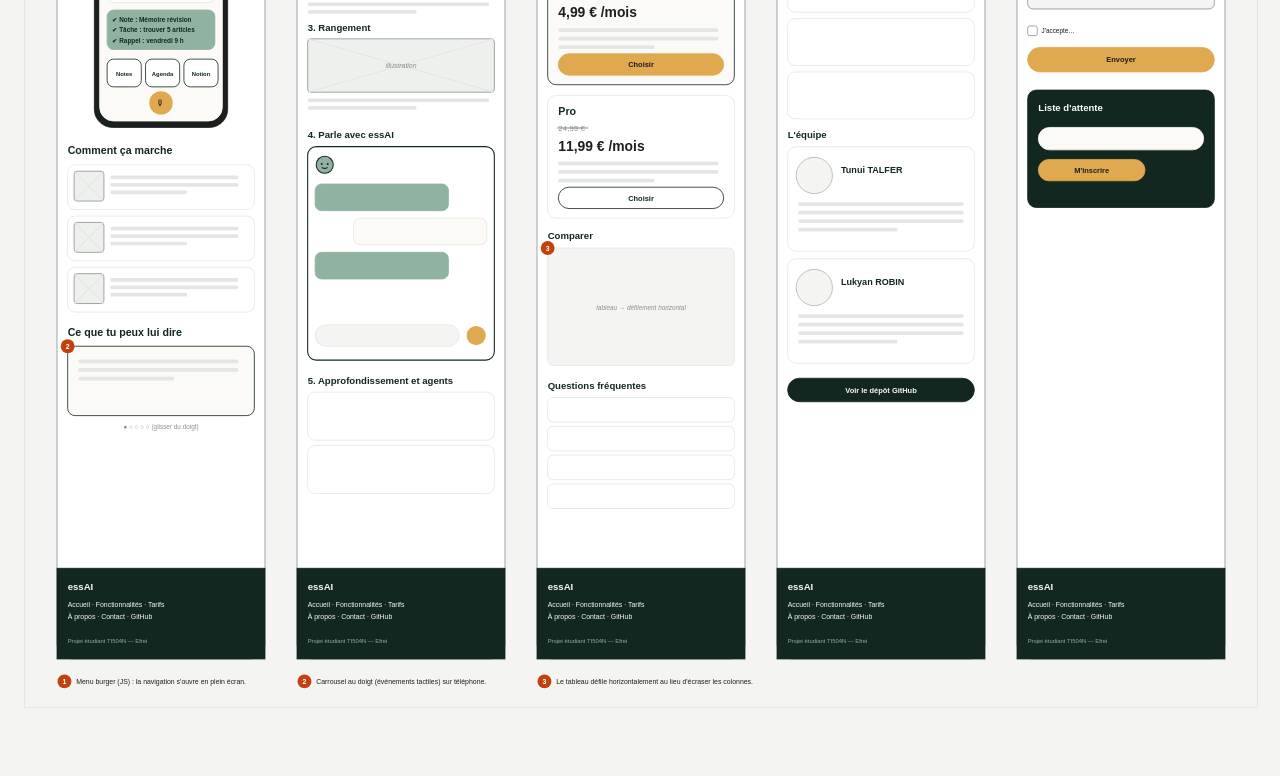
==== commit 8936511a: "maquette: wireframes ordinateur et télephone" ====
--- a/index.html
+++ b/index.html
@@ -3,261 +3,33 @@
 <head>
   <meta charset="utf-8">
   <meta name="viewport" content="width=device-width, initial-scale=1">
-  <meta name="description" content="essAI, le journal personnel à commande vocale : tu parles, essAI transcrit, reformule et range tes idées au bon endroit.">
-  <title>essAI&nbsp;: parle, essAI s'occupe du reste</title>
-  <link rel="icon" href="img/favicon.png" type="image/png">
-  <link rel="stylesheet" href="css/style.css">
-  <!-- defer : les scripts s'exécutent après la lecture du HTML, sans bloquer l'affichage -->
-  <script src="js/menu.js" defer></script>
-  <script src="js/apparition.js" defer></script>
-  <script src="js/demo.js" defer></script>
-  <script src="js/carrousel.js" defer></script>
+  <title>essAI : maquette du site</title>
+  <style>
+    body { margin: 0; padding: 24px; font-family: Helvetica, Arial, sans-serif; background: #F4F5F3; color: #1B1F1D; }
+    h1 { color: #12271F; }
+    nav a { margin-right: 16px; color: #12271F; }
+    figure { margin: 40px 0; }
+    figcaption { font-weight: bold; margin-bottom: 8px; color: #12271F; }
+    img { max-width: 100%; height: auto; border: 1px solid #E4E6E3; background: #FFFFFF; }
+  </style>
 </head>
 <body>
-
-  <!-- ===== En-tête commun : titre du site + navigation ===== -->
-  <header class="entete">
-    <div class="conteneur entete__barre">
-      <a class="logo" href="index.html">
-        <img src="img/logo-essai.png" alt="" width="40" height="40">
-        <span>essAI</span>
-      </a>
-      <button class="burger" type="button" aria-expanded="false" aria-controls="menu-principal" aria-label="Ouvrir le menu">
-        <span></span><span></span><span></span>
-      </button>
-      <nav class="nav" id="menu-principal" aria-label="Navigation principale">
-        <ul>
-          <li><a href="index.html" aria-current="page">Accueil</a></li>
-          <li><a href="pages/fonctionnalites.html">Fonctionnalités</a></li>
-          <li><a href="pages/tarifs.html">Tarifs</a></li>
-          <li><a href="pages/a-propos.html">À propos</a></li>
-          <li><a href="pages/contact.html">Contact</a></li>
-        </ul>
-        <a class="bouton bouton--principal" href="pages/tarifs.html">Essayer gratuitement</a>
-      </nav>
-    </div>
-  </header>
-
-  <main>
-
-    <!-- ===== Accroche + démo de l'application ===== -->
-    <section class="hero">
-      <div class="conteneur hero__grille">
-        <div>
-          <h1>Parle. <span>essAI s'occupe du reste.</span></h1>
-          <p class="hero__accroche">
-            Une idée te vient au mauvais moment&nbsp;? Dis-la à voix haute, même en vrac.
-            essAI la transcrit, la reformule dans le style de tes notes et la range au bon endroit&nbsp;:
-            une note, une tâche, un projet ou ton agenda.
-          </p>
-          <div class="boutons">
-            <a class="bouton bouton--principal" href="pages/tarifs.html">Essayer gratuitement</a>
-            <a class="bouton bouton--contour" href="#demo" id="rejouer-demo">Voir la démo ▶</a>
-          </div>
-          <p class="hero__transparence">L'essentiel est gratuit. Les abonnements paient les serveurs, pas la pub.</p>
-        </div>
-
-        <!-- Démo animée par js/demo.js. Sans JavaScript, on voit directement le résultat final. -->
-        <figure class="telephone" id="demo">
-          <div class="telephone__ecran demo">
-            <p class="demo__statut">
-              <span class="avatar" aria-hidden="true">
-                <span class="avatar__oeil avatar__oeil--gauche"></span>
-                <span class="avatar__oeil avatar__oeil--droit"></span>
-                <span class="avatar__bouche"></span>
-              </span>
-              <span class="demo__texte-statut">essAI a rangé ton idée</span>
-            </p>
-            <div class="onde" aria-hidden="true">
-              <span></span><span></span><span></span><span></span><span></span><span></span><span></span>
-              <span></span><span></span><span></span><span></span><span></span><span></span><span></span>
-              <span></span><span></span><span></span><span></span><span></span><span></span>
-            </div>
-            <p class="demo__transcription">«&nbsp;Idée pour le mémoire&nbsp;: comparer trois méthodes de révision, et trouver des articles avant vendredi.&nbsp;»</p>
-            <ul class="demo__resultat">
-              <li>✔ Note&nbsp;: Mémoire révision</li>
-              <li>✔ Tâche&nbsp;: trouver 5 articles</li>
-              <li>✔ Rappel&nbsp;: vendredi 9 h</li>
-            </ul>
-            <ul class="demo__destinations">
-              <li>Notes</li>
-              <li>Agenda</li>
-              <li>Notion</li>
-            </ul>
-            <div class="demo__micro" aria-hidden="true"></div>
-          </div>
-          <figcaption class="invisible">Démonstration&nbsp;: l'utilisateur dicte une idée, essAI la transcrit puis crée une note, une tâche et un rappel.</figcaption>
-        </figure>
-      </div>
-    </section>
-
-    <!-- ===== Le problème ===== -->
-    <section class="section texte-centre">
-      <div class="conteneur apparition">
-        <h2>Une idée te vient… et tu n'as pas le temps de l'écrire&nbsp;?</h2>
-        <p class="sous-titre">
-          Les meilleures idées arrivent souvent au pire moment&nbsp;: dans les transports, en marchant, juste avant de dormir.
-          Le temps de sortir ses notes, elles sont déjà parties, ou notées trop vite pour être réutilisables.
-        </p>
-      </div>
-    </section>
-
-    <!-- ===== Comment ça marche ===== -->
-    <section class="section section--creme">
-      <div class="conteneur">
-        <h2 class="apparition">Comment ça marche</h2>
-        <div class="grille-3">
-          <article class="carte apparition">
-            <svg class="carte__icone" viewBox="0 0 24 24" aria-hidden="true">
-              <rect x="9" y="2" width="6" height="12" rx="3" fill="none" stroke="currentColor" stroke-width="2"/>
-              <path d="M5 11a7 7 0 0 0 14 0M12 18v4" fill="none" stroke="currentColor" stroke-width="2" stroke-linecap="round"/>
-            </svg>
-            <h3>1. Tu parles</h3>
-            <p>En vrac, même dans le désordre. Pas besoin de chercher tes mots.</p>
-          </article>
-          <article class="carte apparition">
-            <svg class="carte__icone" viewBox="0 0 24 24" aria-hidden="true">
-              <path d="M4 20h4L19 9l-4-4L4 16v4z" fill="none" stroke="currentColor" stroke-width="2" stroke-linejoin="round"/>
-              <path d="M13 7l4 4" stroke="currentColor" stroke-width="2"/>
-            </svg>
-            <h3>2. essAI reformule</h3>
-            <p>Avec la même présentation et le même ton que tes notes précédentes.</p>
-          </article>
-          <article class="carte apparition">
-            <svg class="carte__icone" viewBox="0 0 24 24" aria-hidden="true">
-              <path d="M3 7h7l2 2h9v11H3z" fill="none" stroke="currentColor" stroke-width="2" stroke-linejoin="round"/>
-              <path d="M8 14h8" stroke="currentColor" stroke-width="2" stroke-linecap="round"/>
-            </svg>
-            <h3>3. essAI range</h3>
-            <p>Dans une note, une tâche, un projet avec ses pistes, ou ton agenda.</p>
-          </article>
-        </div>
-      </div>
-    </section>
-
-    <!-- ===== Carrousel : exemples de phrases (js/carrousel.js) ===== -->
-    <section class="section" aria-labelledby="titre-exemples">
-      <div class="conteneur">
-        <h2 id="titre-exemples" class="apparition">Ce que tu peux lui dire</h2>
-        <p class="sous-titre apparition">Quelques exemples de dictées, et ce qu'essAI en fait.</p>
-        <div class="carrousel">
-          <button class="carrousel__fleche carrousel__fleche--prec" type="button" aria-label="Exemple précédent">◀</button>
-          <div class="carrousel__fenetre">
-            <ul class="carrousel__piste">
-              <li class="carrousel__carte">
-                <p class="carrousel__phrase">«&nbsp;Rappelle-moi d'appeler le garagiste lundi matin.&nbsp;»</p>
-                <p class="carrousel__effet">→ Un rappel lundi à 9 h dans ton agenda.</p>
-              </li>
-              <li class="carrousel__carte">
-                <p class="carrousel__phrase">«&nbsp;Ajoute fractionné mercredi 18 h et décale la réunion à jeudi.&nbsp;»</p>
-                <p class="carrousel__effet">→ Ton emploi du temps est modifié, avec ton accord.</p>
-              </li>
-              <li class="carrousel__carte">
-                <p class="carrousel__phrase">«&nbsp;Idée d'appli de colocation&nbsp;: on scanne les tickets de courses…&nbsp;»</p>
-                <p class="carrousel__effet">→ Un nouveau projet, avec trois pistes à explorer.</p>
-              </li>
-              <li class="carrousel__carte">
-                <p class="carrousel__phrase">«&nbsp;Liste de courses pour le dîner de samedi.&nbsp;»</p>
-                <p class="carrousel__effet">→ Une note classée dans «&nbsp;Maison&nbsp;».</p>
-              </li>
-              <li class="carrousel__carte">
-                <p class="carrousel__phrase">«&nbsp;Cherche des articles récents sur la révision espacée.&nbsp;»</p>
-                <p class="carrousel__effet">→ Une recherche résumée, ajoutée à ton projet.</p>
-              </li>
-            </ul>
-          </div>
-          <button class="carrousel__fleche carrousel__fleche--suiv" type="button" aria-label="Exemple suivant">▶</button>
-          <div class="carrousel__points"></div>
-        </div>
-      </div>
-    </section>
-
-    <!-- ===== Intégrations ===== -->
-    <section class="section section--creme texte-centre">
-      <div class="conteneur apparition">
-        <h2>Il range tout là où tu travailles déjà</h2>
-        <p class="sous-titre">essAI agit seulement sur les services que tu connectes, et avec les droits que tu lui donnes.</p>
-        <ul class="etiquettes">
-          <li>Notes Apple</li>
-          <li>Calendrier Apple</li>
-          <li>Google Agenda</li>
-          <li>Notion</li>
-          <li>Obsidian</li>
-        </ul>
-      </div>
-    </section>
-
-    <!-- ===== Aperçu des offres ===== -->
-    <section class="section">
-      <div class="conteneur">
-        <h2 class="texte-centre apparition">Trois offres, dont une gratuite</h2>
-        <div class="grille-3">
-          <article class="carte offre apparition">
-            <h3>Gratuit</h3>
-            <p>Dictée, transcription et rangement, dans la limite d'un quota mensuel.</p>
-            <p class="offre__prix">0 €</p>
-          </article>
-          <article class="carte offre offre--mise-en-avant apparition">
-            <h3>Plus <span class="badge">Offre de lancement</span></h3>
-            <p>essAI développe tes idées en vrais plans de projet.</p>
-            <p class="offre__prix"><span class="offre__ancien">9,99 €</span>4,99 € <small>/mois</small></p>
-          </article>
-          <article class="carte offre apparition">
-            <h3>Pro <span class="badge">Offre de lancement</span></h3>
-            <p>Des agents autonomes font avancer tes projets pour toi.</p>
-            <p class="offre__prix"><span class="offre__ancien">24,99 €</span>11,99 € <small>/mois</small></p>
-          </article>
-        </div>
-        <div class="boutons boutons--centre">
-          <a class="bouton bouton--sombre" href="pages/tarifs.html">Voir les tarifs</a>
-        </div>
-      </div>
-    </section>
-
-    <!-- ===== Appel à l'action final ===== -->
-    <section class="section section--creme">
-      <div class="conteneur">
-        <div class="appel apparition">
-          <h2>Ta prochaine idée mérite mieux qu'un oubli.</h2>
-          <p>Commence gratuitement, sans carte bancaire.</p>
-          <a class="bouton bouton--principal" href="pages/tarifs.html">Essayer gratuitement</a>
-        </div>
-      </div>
-    </section>
-
-  </main>
-
-  <!-- ===== Pied de page commun : navigation + lien vers « À propos » ===== -->
-  <footer class="pied">
-    <div class="conteneur">
-      <div class="pied__grille">
-        <div>
-          <a class="logo" href="index.html">
-            <img src="img/logo-essai.png" alt="" width="40" height="40">
-            <span>essAI</span>
-          </a>
-          <p class="pied__slogan">Parle. essAI s'occupe du reste.</p>
-        </div>
-        <nav aria-label="Navigation du pied de page">
-          <p class="pied__titre">Navigation</p>
-          <ul>
-            <li><a href="index.html">Accueil</a></li>
-            <li><a href="pages/fonctionnalites.html">Fonctionnalités</a></li>
-            <li><a href="pages/tarifs.html">Tarifs</a></li>
-            <li><a href="pages/contact.html">Contact</a></li>
-          </ul>
-        </nav>
-        <nav aria-label="Le projet">
-          <p class="pied__titre">Le projet</p>
-          <ul>
-            <li><a href="pages/a-propos.html">À propos</a></li>
-            <li><a href="https://github.com/lukyanrobin/ProjetProgWeb_TALFER_ROBIN">Dépôt GitHub</a></li>
-          </ul>
-        </nav>
-      </div>
-      <p class="pied__mention">Projet étudiant TI504N, Efrei 2026-2027&nbsp;: Tunui TALFER et Lukyan ROBIN.</p>
-    </div>
-  </footer>
-
+  <h1>essAI : maquette du site (wireframes)</h1>
+  <nav>
+    <a href="#plan">Plan du site</a>
+    <a href="#accueil">Accueil</a>
+    <a href="#fonctionnalites">Fonctionnalités</a>
+    <a href="#tarifs">Tarifs</a>
+    <a href="#a-propos">À propos</a>
+    <a href="#contact">Contact</a>
+    <a href="#telephone">Version téléphone</a>
+  </nav>
+  <figure id="plan"><figcaption>Plan du site</figcaption><img src="00_plan_du_site.svg" alt="Plan du site essAI"></figure>
+  <figure id="accueil"><figcaption>Accueil (ordinateur)</figcaption><img src="01_accueil_ordinateur.svg" alt="Maquette de la page d'accueil"></figure>
+  <figure id="fonctionnalites"><figcaption>Fonctionnalités (ordinateur)</figcaption><img src="02_fonctionnalites_ordinateur.svg" alt="Maquette de la page Fonctionnalités"></figure>
+  <figure id="tarifs"><figcaption>Tarifs (ordinateur)</figcaption><img src="03_tarifs_ordinateur.svg" alt="Maquette de la page Tarifs"></figure>
+  <figure id="a-propos"><figcaption>À propos (ordinateur)</figcaption><img src="04_a-propos_ordinateur.svg" alt="Maquette de la page À propos"></figure>
+  <figure id="contact"><figcaption>Contact (ordinateur)</figcaption><img src="05_contact_ordinateur.svg" alt="Maquette de la page Contact"></figure>
+  <figure id="telephone"><figcaption>Toutes les pages (téléphone)</figcaption><img src="06_toutes_les_pages_telephone.svg" alt="Maquette des pages en version téléphone"></figure>
 </body>
 </html>
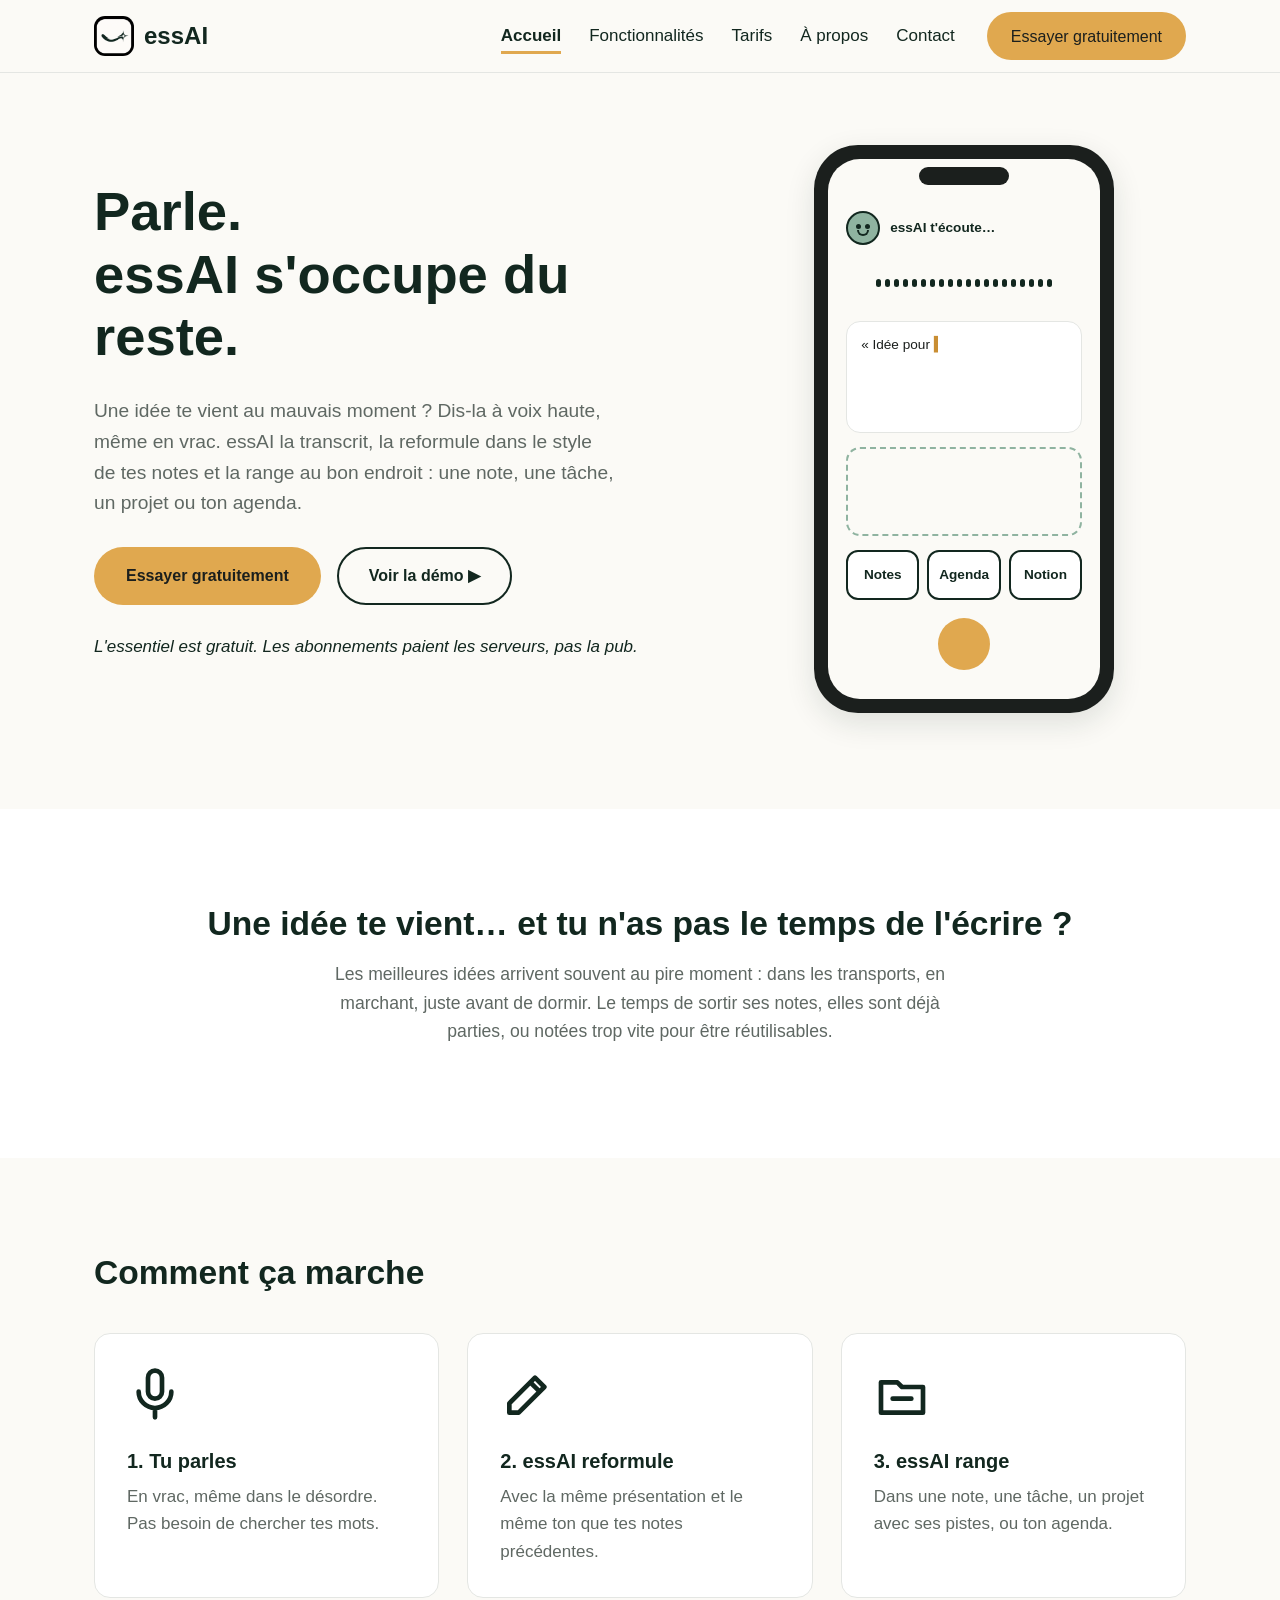
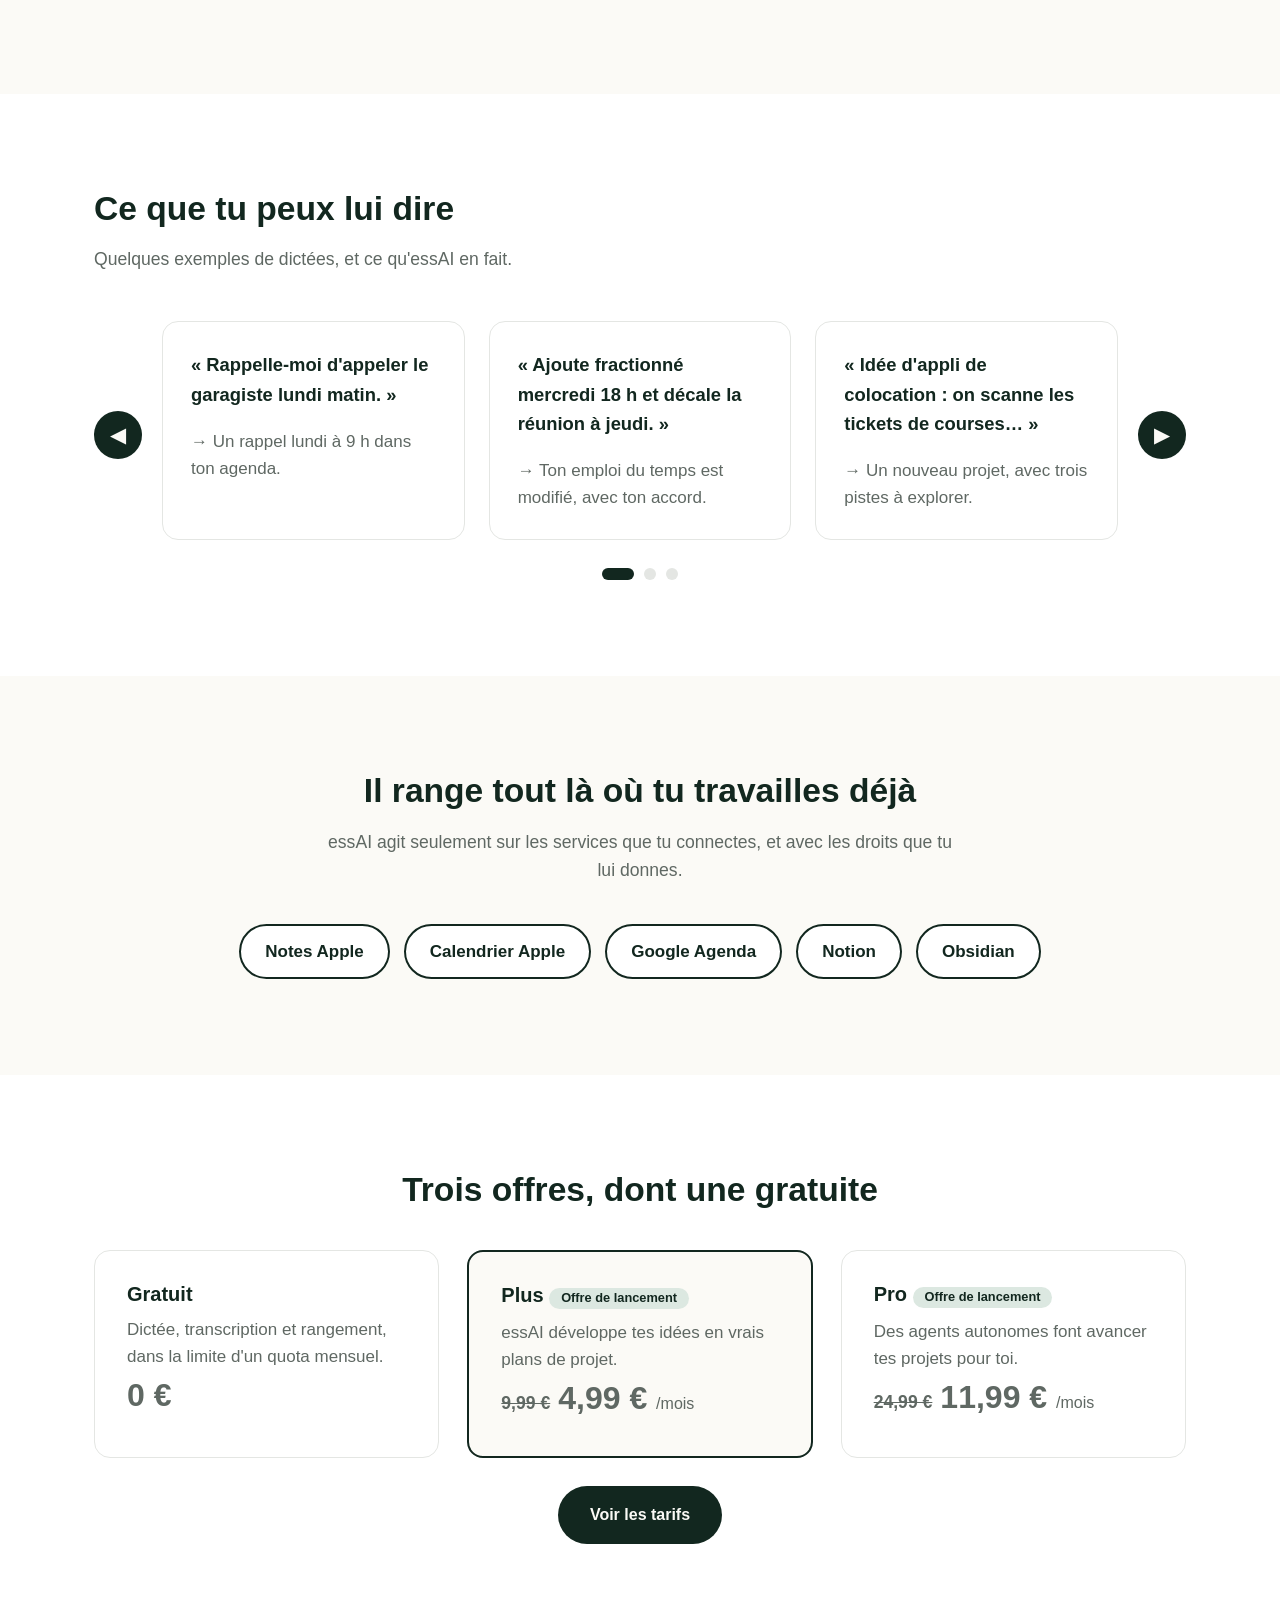
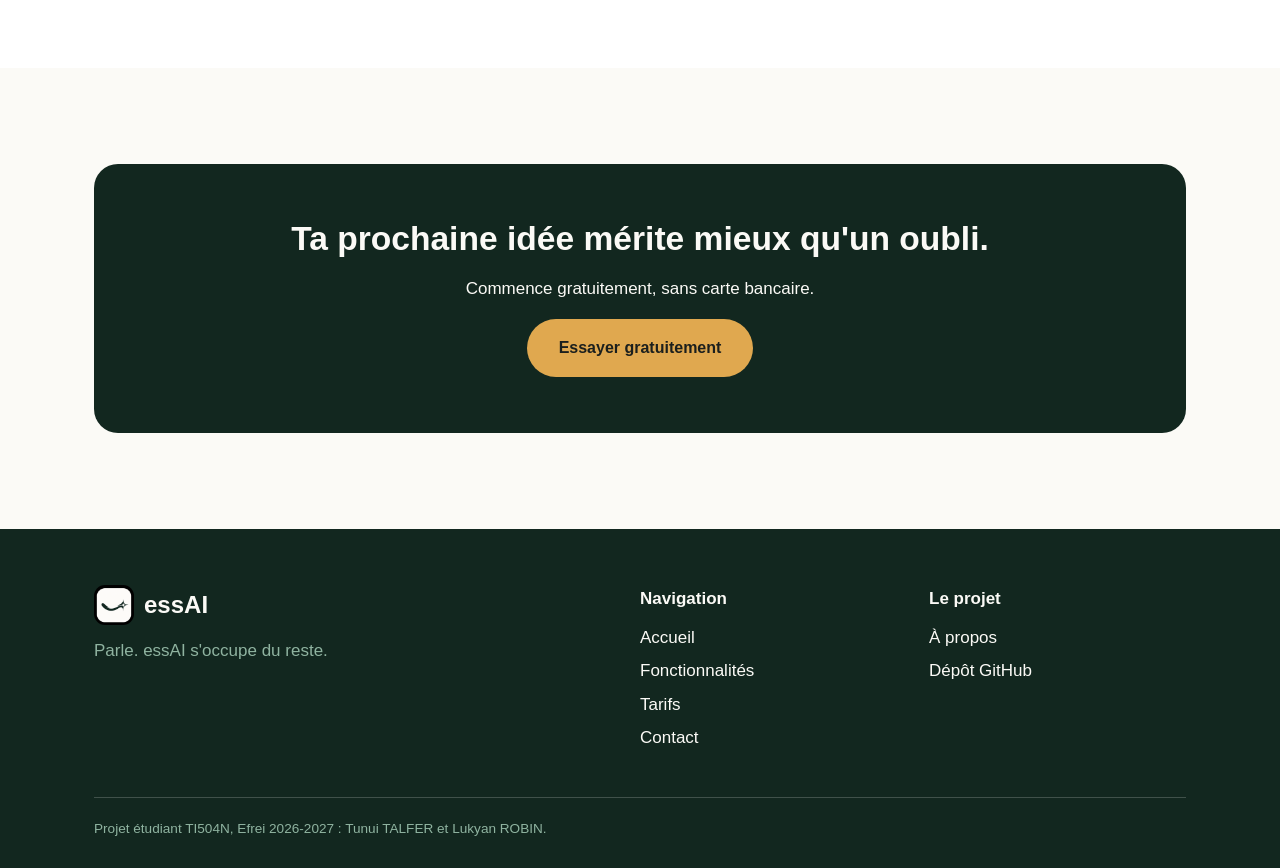
==== commit ab35132d: "fix: restore site and move wireframes into maquette" ====
--- a/index.html
+++ b/index.html
@@ -3,33 +3,261 @@
 <head>
   <meta charset="utf-8">
   <meta name="viewport" content="width=device-width, initial-scale=1">
-  <title>essAI : maquette du site</title>
-  <style>
-    body { margin: 0; padding: 24px; font-family: Helvetica, Arial, sans-serif; background: #F4F5F3; color: #1B1F1D; }
-    h1 { color: #12271F; }
-    nav a { margin-right: 16px; color: #12271F; }
-    figure { margin: 40px 0; }
-    figcaption { font-weight: bold; margin-bottom: 8px; color: #12271F; }
-    img { max-width: 100%; height: auto; border: 1px solid #E4E6E3; background: #FFFFFF; }
-  </style>
+  <meta name="description" content="essAI, le journal personnel à commande vocale : tu parles, essAI transcrit, reformule et range tes idées au bon endroit.">
+  <title>essAI&nbsp;: parle, essAI s'occupe du reste</title>
+  <link rel="icon" href="img/favicon.png" type="image/png">
+  <link rel="stylesheet" href="css/style.css">
+  <!-- defer : les scripts s'exécutent après la lecture du HTML, sans bloquer l'affichage -->
+  <script src="js/menu.js" defer></script>
+  <script src="js/apparition.js" defer></script>
+  <script src="js/demo.js" defer></script>
+  <script src="js/carrousel.js" defer></script>
 </head>
 <body>
-  <h1>essAI : maquette du site (wireframes)</h1>
-  <nav>
-    <a href="#plan">Plan du site</a>
-    <a href="#accueil">Accueil</a>
-    <a href="#fonctionnalites">Fonctionnalités</a>
-    <a href="#tarifs">Tarifs</a>
-    <a href="#a-propos">À propos</a>
-    <a href="#contact">Contact</a>
-    <a href="#telephone">Version téléphone</a>
-  </nav>
-  <figure id="plan"><figcaption>Plan du site</figcaption><img src="00_plan_du_site.svg" alt="Plan du site essAI"></figure>
-  <figure id="accueil"><figcaption>Accueil (ordinateur)</figcaption><img src="01_accueil_ordinateur.svg" alt="Maquette de la page d'accueil"></figure>
-  <figure id="fonctionnalites"><figcaption>Fonctionnalités (ordinateur)</figcaption><img src="02_fonctionnalites_ordinateur.svg" alt="Maquette de la page Fonctionnalités"></figure>
-  <figure id="tarifs"><figcaption>Tarifs (ordinateur)</figcaption><img src="03_tarifs_ordinateur.svg" alt="Maquette de la page Tarifs"></figure>
-  <figure id="a-propos"><figcaption>À propos (ordinateur)</figcaption><img src="04_a-propos_ordinateur.svg" alt="Maquette de la page À propos"></figure>
-  <figure id="contact"><figcaption>Contact (ordinateur)</figcaption><img src="05_contact_ordinateur.svg" alt="Maquette de la page Contact"></figure>
-  <figure id="telephone"><figcaption>Toutes les pages (téléphone)</figcaption><img src="06_toutes_les_pages_telephone.svg" alt="Maquette des pages en version téléphone"></figure>
+
+  <!-- ===== En-tête commun : titre du site + navigation ===== -->
+  <header class="entete">
+    <div class="conteneur entete__barre">
+      <a class="logo" href="index.html">
+        <img src="img/logo-essai.png" alt="" width="40" height="40">
+        <span>essAI</span>
+      </a>
+      <button class="burger" type="button" aria-expanded="false" aria-controls="menu-principal" aria-label="Ouvrir le menu">
+        <span></span><span></span><span></span>
+      </button>
+      <nav class="nav" id="menu-principal" aria-label="Navigation principale">
+        <ul>
+          <li><a href="index.html" aria-current="page">Accueil</a></li>
+          <li><a href="pages/fonctionnalites.html">Fonctionnalités</a></li>
+          <li><a href="pages/tarifs.html">Tarifs</a></li>
+          <li><a href="pages/a-propos.html">À propos</a></li>
+          <li><a href="pages/contact.html">Contact</a></li>
+        </ul>
+        <a class="bouton bouton--principal" href="pages/tarifs.html">Essayer gratuitement</a>
+      </nav>
+    </div>
+  </header>
+
+  <main>
+
+    <!-- ===== Accroche + démo de l'application ===== -->
+    <section class="hero">
+      <div class="conteneur hero__grille">
+        <div>
+          <h1>Parle. <span>essAI s'occupe du reste.</span></h1>
+          <p class="hero__accroche">
+            Une idée te vient au mauvais moment&nbsp;? Dis-la à voix haute, même en vrac.
+            essAI la transcrit, la reformule dans le style de tes notes et la range au bon endroit&nbsp;:
+            une note, une tâche, un projet ou ton agenda.
+          </p>
+          <div class="boutons">
+            <a class="bouton bouton--principal" href="pages/tarifs.html">Essayer gratuitement</a>
+            <a class="bouton bouton--contour" href="#demo" id="rejouer-demo">Voir la démo ▶</a>
+          </div>
+          <p class="hero__transparence">L'essentiel est gratuit. Les abonnements paient les serveurs, pas la pub.</p>
+        </div>
+
+        <!-- Démo animée par js/demo.js. Sans JavaScript, on voit directement le résultat final. -->
+        <figure class="telephone" id="demo">
+          <div class="telephone__ecran demo">
+            <p class="demo__statut">
+              <span class="avatar" aria-hidden="true">
+                <span class="avatar__oeil avatar__oeil--gauche"></span>
+                <span class="avatar__oeil avatar__oeil--droit"></span>
+                <span class="avatar__bouche"></span>
+              </span>
+              <span class="demo__texte-statut">essAI a rangé ton idée</span>
+            </p>
+            <div class="onde" aria-hidden="true">
+              <span></span><span></span><span></span><span></span><span></span><span></span><span></span>
+              <span></span><span></span><span></span><span></span><span></span><span></span><span></span>
+              <span></span><span></span><span></span><span></span><span></span><span></span>
+            </div>
+            <p class="demo__transcription">«&nbsp;Idée pour le mémoire&nbsp;: comparer trois méthodes de révision, et trouver des articles avant vendredi.&nbsp;»</p>
+            <ul class="demo__resultat">
+              <li>✔ Note&nbsp;: Mémoire révision</li>
+              <li>✔ Tâche&nbsp;: trouver 5 articles</li>
+              <li>✔ Rappel&nbsp;: vendredi 9 h</li>
+            </ul>
+            <ul class="demo__destinations">
+              <li>Notes</li>
+              <li>Agenda</li>
+              <li>Notion</li>
+            </ul>
+            <div class="demo__micro" aria-hidden="true"></div>
+          </div>
+          <figcaption class="invisible">Démonstration&nbsp;: l'utilisateur dicte une idée, essAI la transcrit puis crée une note, une tâche et un rappel.</figcaption>
+        </figure>
+      </div>
+    </section>
+
+    <!-- ===== Le problème ===== -->
+    <section class="section texte-centre">
+      <div class="conteneur apparition">
+        <h2>Une idée te vient… et tu n'as pas le temps de l'écrire&nbsp;?</h2>
+        <p class="sous-titre">
+          Les meilleures idées arrivent souvent au pire moment&nbsp;: dans les transports, en marchant, juste avant de dormir.
+          Le temps de sortir ses notes, elles sont déjà parties, ou notées trop vite pour être réutilisables.
+        </p>
+      </div>
+    </section>
+
+    <!-- ===== Comment ça marche ===== -->
+    <section class="section section--creme">
+      <div class="conteneur">
+        <h2 class="apparition">Comment ça marche</h2>
+        <div class="grille-3">
+          <article class="carte apparition">
+            <svg class="carte__icone" viewBox="0 0 24 24" aria-hidden="true">
+              <rect x="9" y="2" width="6" height="12" rx="3" fill="none" stroke="currentColor" stroke-width="2"/>
+              <path d="M5 11a7 7 0 0 0 14 0M12 18v4" fill="none" stroke="currentColor" stroke-width="2" stroke-linecap="round"/>
+            </svg>
+            <h3>1. Tu parles</h3>
+            <p>En vrac, même dans le désordre. Pas besoin de chercher tes mots.</p>
+          </article>
+          <article class="carte apparition">
+            <svg class="carte__icone" viewBox="0 0 24 24" aria-hidden="true">
+              <path d="M4 20h4L19 9l-4-4L4 16v4z" fill="none" stroke="currentColor" stroke-width="2" stroke-linejoin="round"/>
+              <path d="M13 7l4 4" stroke="currentColor" stroke-width="2"/>
+            </svg>
+            <h3>2. essAI reformule</h3>
+            <p>Avec la même présentation et le même ton que tes notes précédentes.</p>
+          </article>
+          <article class="carte apparition">
+            <svg class="carte__icone" viewBox="0 0 24 24" aria-hidden="true">
+              <path d="M3 7h7l2 2h9v11H3z" fill="none" stroke="currentColor" stroke-width="2" stroke-linejoin="round"/>
+              <path d="M8 14h8" stroke="currentColor" stroke-width="2" stroke-linecap="round"/>
+            </svg>
+            <h3>3. essAI range</h3>
+            <p>Dans une note, une tâche, un projet avec ses pistes, ou ton agenda.</p>
+          </article>
+        </div>
+      </div>
+    </section>
+
+    <!-- ===== Carrousel : exemples de phrases (js/carrousel.js) ===== -->
+    <section class="section" aria-labelledby="titre-exemples">
+      <div class="conteneur">
+        <h2 id="titre-exemples" class="apparition">Ce que tu peux lui dire</h2>
+        <p class="sous-titre apparition">Quelques exemples de dictées, et ce qu'essAI en fait.</p>
+        <div class="carrousel">
+          <button class="carrousel__fleche carrousel__fleche--prec" type="button" aria-label="Exemple précédent">◀</button>
+          <div class="carrousel__fenetre">
+            <ul class="carrousel__piste">
+              <li class="carrousel__carte">
+                <p class="carrousel__phrase">«&nbsp;Rappelle-moi d'appeler le garagiste lundi matin.&nbsp;»</p>
+                <p class="carrousel__effet">→ Un rappel lundi à 9 h dans ton agenda.</p>
+              </li>
+              <li class="carrousel__carte">
+                <p class="carrousel__phrase">«&nbsp;Ajoute fractionné mercredi 18 h et décale la réunion à jeudi.&nbsp;»</p>
+                <p class="carrousel__effet">→ Ton emploi du temps est modifié, avec ton accord.</p>
+              </li>
+              <li class="carrousel__carte">
+                <p class="carrousel__phrase">«&nbsp;Idée d'appli de colocation&nbsp;: on scanne les tickets de courses…&nbsp;»</p>
+                <p class="carrousel__effet">→ Un nouveau projet, avec trois pistes à explorer.</p>
+              </li>
+              <li class="carrousel__carte">
+                <p class="carrousel__phrase">«&nbsp;Liste de courses pour le dîner de samedi.&nbsp;»</p>
+                <p class="carrousel__effet">→ Une note classée dans «&nbsp;Maison&nbsp;».</p>
+              </li>
+              <li class="carrousel__carte">
+                <p class="carrousel__phrase">«&nbsp;Cherche des articles récents sur la révision espacée.&nbsp;»</p>
+                <p class="carrousel__effet">→ Une recherche résumée, ajoutée à ton projet.</p>
+              </li>
+            </ul>
+          </div>
+          <button class="carrousel__fleche carrousel__fleche--suiv" type="button" aria-label="Exemple suivant">▶</button>
+          <div class="carrousel__points"></div>
+        </div>
+      </div>
+    </section>
+
+    <!-- ===== Intégrations ===== -->
+    <section class="section section--creme texte-centre">
+      <div class="conteneur apparition">
+        <h2>Il range tout là où tu travailles déjà</h2>
+        <p class="sous-titre">essAI agit seulement sur les services que tu connectes, et avec les droits que tu lui donnes.</p>
+        <ul class="etiquettes">
+          <li>Notes Apple</li>
+          <li>Calendrier Apple</li>
+          <li>Google Agenda</li>
+          <li>Notion</li>
+          <li>Obsidian</li>
+        </ul>
+      </div>
+    </section>
+
+    <!-- ===== Aperçu des offres ===== -->
+    <section class="section">
+      <div class="conteneur">
+        <h2 class="texte-centre apparition">Trois offres, dont une gratuite</h2>
+        <div class="grille-3">
+          <article class="carte offre apparition">
+            <h3>Gratuit</h3>
+            <p>Dictée, transcription et rangement, dans la limite d'un quota mensuel.</p>
+            <p class="offre__prix">0 €</p>
+          </article>
+          <article class="carte offre offre--mise-en-avant apparition">
+            <h3>Plus <span class="badge">Offre de lancement</span></h3>
+            <p>essAI développe tes idées en vrais plans de projet.</p>
+            <p class="offre__prix"><span class="offre__ancien">9,99 €</span>4,99 € <small>/mois</small></p>
+          </article>
+          <article class="carte offre apparition">
+            <h3>Pro <span class="badge">Offre de lancement</span></h3>
+            <p>Des agents autonomes font avancer tes projets pour toi.</p>
+            <p class="offre__prix"><span class="offre__ancien">24,99 €</span>11,99 € <small>/mois</small></p>
+          </article>
+        </div>
+        <div class="boutons boutons--centre">
+          <a class="bouton bouton--sombre" href="pages/tarifs.html">Voir les tarifs</a>
+        </div>
+      </div>
+    </section>
+
+    <!-- ===== Appel à l'action final ===== -->
+    <section class="section section--creme">
+      <div class="conteneur">
+        <div class="appel apparition">
+          <h2>Ta prochaine idée mérite mieux qu'un oubli.</h2>
+          <p>Commence gratuitement, sans carte bancaire.</p>
+          <a class="bouton bouton--principal" href="pages/tarifs.html">Essayer gratuitement</a>
+        </div>
+      </div>
+    </section>
+
+  </main>
+
+  <!-- ===== Pied de page commun : navigation + lien vers « À propos » ===== -->
+  <footer class="pied">
+    <div class="conteneur">
+      <div class="pied__grille">
+        <div>
+          <a class="logo" href="index.html">
+            <img src="img/logo-essai.png" alt="" width="40" height="40">
+            <span>essAI</span>
+          </a>
+          <p class="pied__slogan">Parle. essAI s'occupe du reste.</p>
+        </div>
+        <nav aria-label="Navigation du pied de page">
+          <p class="pied__titre">Navigation</p>
+          <ul>
+            <li><a href="index.html">Accueil</a></li>
+            <li><a href="pages/fonctionnalites.html">Fonctionnalités</a></li>
+            <li><a href="pages/tarifs.html">Tarifs</a></li>
+            <li><a href="pages/contact.html">Contact</a></li>
+          </ul>
+        </nav>
+        <nav aria-label="Le projet">
+          <p class="pied__titre">Le projet</p>
+          <ul>
+            <li><a href="pages/a-propos.html">À propos</a></li>
+            <li><a href="https://github.com/lukyanrobin/ProjetProgWeb_TALFER_ROBIN">Dépôt GitHub</a></li>
+          </ul>
+        </nav>
+      </div>
+      <p class="pied__mention">Projet étudiant TI504N, Efrei 2026-2027&nbsp;: Tunui TALFER et Lukyan ROBIN.</p>
+    </div>
+  </footer>
+
 </body>
 </html>
--- a/css/style.css
+++ b/css/style.css
@@ -0,0 +1,1821 @@
+/* =====================================================================
+   essAI : feuille de style commune à toutes les pages
+   Sommaire :
+     1. Charte graphique (variables)       6. Sections et cartes
+     2. Base                              7. Accueil : démo du téléphone
+     3. Utilitaires                       8. Accueil : carrousel
+     4. En-tête et navigation             9. Animations d'apparition
+     5. Boutons                          10. Pied de page
+                                         11. Responsive (tablette, téléphone)
+   ===================================================================== */
+
+/* 1. Charte graphique : couleurs tirées du logo -------------------------- */
+:root {
+  --vert: #12271F;          /* vert forêt du logo : titres, en-tête, pied de page */
+  --creme: #FBFAF6;         /* fond crème du logo */
+  --sauge: #8FB3A0;         /* accents doux, cartes */
+  --sauge-clair: #DCE8E1;
+  --ambre: #E0A84F;         /* boutons d'action, l'« étincelle » */
+  --ambre-fonce: #C98E33;
+  --texte: #1B1F1D;
+  --gris: #5F6863;
+  --gris-clair: #E4E6E3;
+  --blanc: #FFFFFF;
+  --rayon: 16px;            /* arrondis, comme l'icône de l'appli */
+  --ombre: 0 10px 30px rgba(18, 39, 31, 0.12);
+  --largeur: 1140px;        /* largeur maximale du contenu */
+  --police: -apple-system, BlinkMacSystemFont, "Segoe UI", Roboto, "Helvetica Neue", Arial, sans-serif;
+}
+
+/* 2. Base ----------------------------------------------------------------- */
+*,
+*::before,
+*::after {
+  box-sizing: border-box;
+}
+
+html {
+  scroll-behavior: smooth;
+}
+
+body {
+  margin: 0;
+  font-family: var(--police);
+  font-size: 17px;
+  line-height: 1.6;
+  color: var(--texte);
+  background-color: var(--blanc);
+}
+
+img {
+  max-width: 100%;
+  height: auto;
+  display: block;
+}
+
+h1,
+h2,
+h3 {
+  color: var(--vert);
+  line-height: 1.15;
+  margin: 0 0 0.5em;
+}
+
+h1 {
+  font-size: 3.4rem;
+}
+
+h2 {
+  font-size: 2.1rem;
+}
+
+h3 {
+  font-size: 1.25rem;
+}
+
+p {
+  margin: 0 0 1em;
+}
+
+a {
+  color: var(--vert);
+}
+
+/* Contour visible pour la navigation au clavier */
+a:focus-visible,
+button:focus-visible {
+  outline: 3px solid var(--ambre);
+  outline-offset: 3px;
+}
+
+/* 3. Utilitaires ------------------------------------------------------------ */
+.conteneur {
+  width: 100%;
+  max-width: var(--largeur);
+  margin: 0 auto;
+  padding: 0 24px;
+}
+
+.texte-centre {
+  text-align: center;
+}
+
+.sous-titre {
+  color: var(--gris);
+  font-size: 1.1rem;
+  max-width: 640px;
+}
+
+.texte-centre .sous-titre {
+  margin-left: auto;
+  margin-right: auto;
+}
+
+/* Texte lu par les lecteurs d'écran mais invisible à l'écran */
+.invisible {
+  position: absolute;
+  width: 1px;
+  height: 1px;
+  overflow: hidden;
+  clip-path: inset(50%);
+  white-space: nowrap;
+}
+
+/* 4. En-tête et navigation ------------------------------------------------ */
+.entete {
+  position: sticky;
+  top: 0;
+  z-index: 10;
+  background-color: var(--creme);
+  border-bottom: 1px solid var(--gris-clair);
+}
+
+.entete__barre {
+  display: flex;
+  align-items: center;
+  justify-content: space-between;
+  gap: 24px;
+  min-height: 72px;
+}
+
+.logo {
+  display: flex;
+  align-items: center;
+  gap: 10px;
+  font-size: 1.5rem;
+  font-weight: 700;
+  color: var(--vert);
+  text-decoration: none;
+}
+
+/* Le PNG du logo a des coins noirs : on les arrondit pour les masquer */
+.logo img {
+  width: 40px;
+  height: 40px;
+  border-radius: 11px;
+}
+
+.nav {
+  display: flex;
+  align-items: center;
+  gap: 32px;
+}
+
+.nav ul {
+  display: flex;
+  gap: 28px;
+  list-style: none;
+  margin: 0;
+  padding: 0;
+}
+
+.nav a {
+  text-decoration: none;
+  font-weight: 500;
+  padding: 6px 0;
+  border-bottom: 3px solid transparent;
+  transition: border-color 0.2s;
+}
+
+.nav a:hover,
+.nav a[aria-current="page"] {
+  border-bottom-color: var(--ambre);
+}
+
+.nav a[aria-current="page"] {
+  font-weight: 700;
+}
+
+/* Le bouton d'appel à l'action garde son propre style dans le menu */
+.nav .bouton {
+  border-bottom: none;
+  padding: 10px 22px;
+}
+
+/* Bouton « burger » : caché sur ordinateur, visible sur téléphone (voir §11) */
+.burger {
+  display: none;
+  width: 44px;
+  height: 44px;
+  padding: 10px;
+  border: none;
+  border-radius: 10px;
+  background: transparent;
+  cursor: pointer;
+}
+
+.burger span {
+  display: block;
+  height: 3px;
+  margin: 5px 0;
+  border-radius: 2px;
+  background-color: var(--vert);
+  transition: transform 0.25s, opacity 0.25s;
+}
+
+/* Le burger devient une croix quand le menu est ouvert */
+.burger[aria-expanded="true"] span:nth-child(1) {
+  transform: translateY(8px) rotate(45deg);
+}
+
+.burger[aria-expanded="true"] span:nth-child(2) {
+  opacity: 0;
+}
+
+.burger[aria-expanded="true"] span:nth-child(3) {
+  transform: translateY(-8px) rotate(-45deg);
+}
+
+/* 5. Boutons ---------------------------------------------------------------- */
+.bouton {
+  display: inline-block;
+  padding: 14px 30px;
+  border: 2px solid transparent;
+  border-radius: 999px;
+  font-family: inherit;
+  font-size: 1rem;
+  font-weight: 700;
+  text-decoration: none;
+  cursor: pointer;
+  transition: transform 0.15s, background-color 0.2s, box-shadow 0.2s;
+}
+
+.bouton:hover {
+  transform: translateY(-2px);
+  box-shadow: var(--ombre);
+}
+
+.bouton--principal {
+  background-color: var(--ambre);
+  color: var(--texte);
+}
+
+.bouton--principal:hover {
+  background-color: var(--ambre-fonce);
+}
+
+.bouton--contour {
+  background-color: transparent;
+  border-color: var(--vert);
+  color: var(--vert);
+}
+
+.bouton--sombre {
+  background-color: var(--vert);
+  color: var(--creme);
+}
+
+.boutons {
+  display: flex;
+  flex-wrap: wrap;
+  gap: 16px;
+  margin: 28px 0;
+}
+
+.boutons--centre {
+  justify-content: center;
+}
+
+/* 6. Sections et cartes ----------------------------------------------------- */
+.section {
+  padding: 96px 0;
+}
+
+.section--creme {
+  background-color: var(--creme);
+}
+
+.section--sombre {
+  background-color: var(--vert);
+  color: var(--creme);
+}
+
+.section--sombre h2 {
+  color: var(--creme);
+}
+
+.grille-3 {
+  display: grid;
+  grid-template-columns: repeat(3, 1fr);
+  gap: 28px;
+  margin-top: 40px;
+}
+
+.carte {
+  padding: 32px;
+  background-color: var(--blanc);
+  border: 1px solid var(--gris-clair);
+  border-radius: var(--rayon);
+  transition: transform 0.2s, box-shadow 0.2s;
+}
+
+.carte:hover {
+  transform: translateY(-4px);
+  box-shadow: var(--ombre);
+}
+
+.carte__icone {
+  width: 56px;
+  height: 56px;
+  margin-bottom: 20px;
+  color: var(--vert);
+}
+
+.carte p {
+  color: var(--gris);
+  margin: 0;
+}
+
+/* Hero (haut de la page d'accueil) */
+.hero {
+  padding: 72px 0 96px;
+  background-color: var(--creme);
+}
+
+.hero__grille {
+  display: grid;
+  grid-template-columns: 1.15fr 0.85fr;
+  align-items: center;
+  gap: 48px;
+}
+
+.hero h1 span {
+  display: block;
+}
+
+.hero__accroche {
+  font-size: 1.2rem;
+  color: var(--gris);
+  max-width: 520px;
+}
+
+.hero__transparence {
+  font-style: italic;
+  color: var(--vert);
+}
+
+/* Liste des intégrations sous forme d'étiquettes */
+.etiquettes {
+  display: flex;
+  flex-wrap: wrap;
+  justify-content: center;
+  gap: 14px;
+  list-style: none;
+  margin: 40px 0 0;
+  padding: 0;
+}
+
+.etiquettes li {
+  padding: 12px 24px;
+  border: 2px solid var(--vert);
+  border-radius: 999px;
+  font-weight: 600;
+  color: var(--vert);
+  background-color: var(--blanc);
+}
+
+/* Cartes d'offres (aperçu sur l'accueil) */
+.offre {
+  text-align: left;
+}
+
+.offre--mise-en-avant {
+  border: 2px solid var(--vert);
+  background-color: var(--creme);
+}
+
+.offre__prix {
+  white-space: nowrap;      /* le prix et « /mois » restent sur la même ligne */
+  margin: 12px 0 0;
+  font-size: 2rem;
+  font-weight: 800;
+  color: var(--texte);
+}
+
+.offre__prix small {
+  font-size: 1rem;
+  font-weight: 400;
+  color: var(--gris);
+}
+
+.offre__ancien {
+  margin-right: 8px;
+  font-size: 1.1rem;
+  font-weight: 600;
+  color: var(--gris);
+  text-decoration: line-through;
+}
+
+.badge {
+  display: inline-block;
+  padding: 3px 12px;
+  border-radius: 999px;
+  font-size: 0.8rem;
+  font-weight: 700;
+  color: var(--vert);
+  background-color: var(--sauge-clair);
+}
+
+/* Bandeau final d'appel à l'action */
+.appel {
+  padding: 56px 32px;
+  border-radius: 24px;
+  text-align: center;
+  background-color: var(--vert);
+  color: var(--creme);
+}
+
+.appel h2 {
+  color: var(--creme);
+}
+
+/* 7. Accueil : démo du téléphone ------------------------------------------- */
+.telephone {
+  position: relative;
+  width: 300px;
+  margin: 0 auto;
+  padding: 14px;
+  border-radius: 44px;
+  background-color: var(--texte);
+  box-shadow: var(--ombre);
+}
+
+/* L'encoche du téléphone */
+.telephone::before {
+  content: "";
+  position: absolute;
+  top: 22px;
+  left: 50%;
+  width: 90px;
+  height: 18px;
+  margin-left: -45px;
+  border-radius: 10px;
+  background-color: var(--texte);
+}
+
+.telephone__ecran {
+  min-height: 540px;
+  padding: 52px 18px 22px;
+  border-radius: 32px;
+  background-color: var(--creme);
+  font-size: 0.85rem;
+}
+
+.demo__statut {
+  display: flex;
+  align-items: center;
+  gap: 10px;
+  margin: 0 0 16px;
+  font-weight: 700;
+  color: var(--vert);
+}
+
+/* Le petit avatar de l'appli, dessiné en CSS */
+.avatar {
+  position: relative;
+  flex-shrink: 0;
+  width: 34px;
+  height: 34px;
+  border: 2px solid var(--vert);
+  border-radius: 50%;
+  background-color: var(--sauge);
+}
+
+.avatar__oeil {
+  position: absolute;
+  top: 11px;
+  width: 5px;
+  height: 5px;
+  border-radius: 50%;
+  background-color: var(--vert);
+  animation: clignement 4s infinite;
+}
+
+.avatar__oeil--gauche {
+  left: 8px;
+}
+
+.avatar__oeil--droit {
+  right: 8px;
+}
+
+.avatar__bouche {
+  position: absolute;
+  bottom: 7px;
+  left: 50%;
+  width: 12px;
+  height: 6px;
+  margin-left: -6px;
+  border: 2px solid var(--vert);
+  border-top: none;
+  border-radius: 0 0 8px 8px;
+}
+
+@keyframes clignement {
+  0%, 92%, 100% { transform: scaleY(1); }
+  95% { transform: scaleY(0.1); }
+}
+
+/* L'onde de la voix : des barres qui montent et descendent */
+.onde {
+  display: flex;
+  align-items: center;
+  justify-content: center;
+  gap: 4px;
+  height: 44px;
+  margin-bottom: 16px;
+}
+
+.onde span {
+  width: 5px;
+  height: 8px;
+  border-radius: 3px;
+  background-color: var(--vert);
+}
+
+.demo--ecoute .onde span {
+  animation: onde 0.9s ease-in-out infinite;
+}
+
+.onde span:nth-child(2n) { animation-delay: 0.15s; }
+.onde span:nth-child(3n) { animation-delay: 0.3s; }
+.onde span:nth-child(4n) { animation-delay: 0.45s; }
+
+@keyframes onde {
+  0%, 100% { height: 8px; }
+  50% { height: 40px; }
+}
+
+.demo__transcription {
+  min-height: 112px;
+  margin: 0 0 14px;
+  padding: 12px 14px;
+  border: 1px solid var(--gris-clair);
+  border-radius: 14px;
+  background-color: var(--blanc);
+}
+
+/* Curseur qui clignote pendant l'écriture de la transcription */
+.demo--ecriture .demo__transcription::after {
+  content: "▍";
+  color: var(--ambre-fonce);
+  animation: curseur 0.8s steps(1) infinite;
+}
+
+@keyframes curseur {
+  50% { opacity: 0; }
+}
+
+.demo__resultat {
+  list-style: none;
+  margin: 0 0 14px;
+  padding: 12px 14px;
+  border-radius: 14px;
+  background-color: var(--sauge);
+  font-weight: 700;
+  color: var(--vert);
+}
+
+.demo__resultat li {
+  transition: opacity 0.4s, transform 0.4s;
+}
+
+/* Tant qu'aucun résultat n'est affiché, la zone est un simple cadre en pointillés */
+.demo--animee:not(.demo--resultats) .demo__resultat {
+  background-color: transparent;
+  outline: 2px dashed var(--sauge);
+  outline-offset: -2px;
+}
+
+/* Pendant l'animation, les résultats sont cachés tant qu'ils n'ont pas la classe « visible » */
+.demo--animee .demo__resultat li:not(.visible) {
+  opacity: 0;
+  transform: translateX(-12px);
+}
+
+.demo__destinations {
+  display: flex;
+  justify-content: space-between;
+  gap: 8px;
+  list-style: none;
+  margin: 0 0 18px;
+  padding: 0;
+}
+
+.demo__destinations li {
+  flex: 1;
+  padding: 12px 4px;
+  border: 2px solid var(--vert);
+  border-radius: 12px;
+  text-align: center;
+  font-weight: 700;
+  color: var(--vert);
+  background-color: var(--blanc);
+  transition: background-color 0.3s, color 0.3s, transform 0.3s;
+}
+
+.demo__destinations li.active {
+  background-color: var(--vert);
+  color: var(--creme);
+  transform: translateY(-4px);
+}
+
+.demo__micro {
+  width: 52px;
+  height: 52px;
+  margin: 0 auto;
+  border-radius: 50%;
+  background-color: var(--ambre);
+}
+
+.demo--ecoute .demo__micro {
+  animation: pulsation 1.2s infinite;
+}
+
+@keyframes pulsation {
+  0% { box-shadow: 0 0 0 0 rgba(224, 168, 79, 0.6); }
+  100% { box-shadow: 0 0 0 18px rgba(224, 168, 79, 0); }
+}
+
+/* 8. Accueil : carrousel ----------------------------------------------------- */
+.carrousel {
+  position: relative;
+  margin-top: 40px;
+}
+
+/* Sans JavaScript : les cartes défilent à la main (défilement horizontal) */
+.carrousel__piste {
+  display: flex;
+  gap: 24px;
+  overflow-x: auto;
+  scroll-snap-type: x mandatory;
+  list-style: none;
+  margin: 0;
+  padding: 8px 4px 20px;
+}
+
+.carrousel__carte {
+  flex: 0 0 calc((100% - 48px) / 3);
+  scroll-snap-align: start;
+  padding: 28px;
+  border: 1px solid var(--gris-clair);
+  border-radius: var(--rayon);
+  background-color: var(--blanc);
+}
+
+.carrousel__phrase {
+  font-size: 1.15rem;
+  font-weight: 700;
+  color: var(--vert);
+}
+
+.carrousel__effet {
+  margin: 0;
+  color: var(--gris);
+}
+
+/* Avec JavaScript : la piste glisse avec transform (classe ajoutée par carrousel.js) */
+.carrousel--js {
+  padding: 0 64px;          /* place réservée aux flèches, de chaque côté */
+}
+
+.carrousel--js .carrousel__fenetre {
+  overflow: hidden;
+}
+
+.carrousel--js .carrousel__piste {
+  overflow: visible;
+  transition: transform 0.5s ease;
+}
+
+.carrousel__fleche {
+  position: absolute;
+  top: 50%;
+  width: 48px;
+  height: 48px;
+  margin-top: -36px;
+  border: none;
+  border-radius: 50%;
+  background-color: var(--vert);
+  color: var(--creme);
+  font-size: 1.3rem;
+  cursor: pointer;
+}
+
+.carrousel__fleche--prec {
+  left: 0;
+}
+
+.carrousel__fleche--suiv {
+  right: 0;
+}
+
+.carrousel__points {
+  display: flex;
+  justify-content: center;
+  gap: 10px;
+  margin-top: 8px;
+}
+
+.carrousel__points button {
+  width: 12px;
+  height: 12px;
+  padding: 0;
+  border: none;
+  border-radius: 50%;
+  background-color: var(--gris-clair);
+  cursor: pointer;
+}
+
+.carrousel__points button[aria-current="true"] {
+  width: 32px;
+  border-radius: 6px;
+  background-color: var(--vert);
+}
+
+/* Les flèches et les points n'apparaissent que si le JavaScript fonctionne */
+.carrousel:not(.carrousel--js) .carrousel__fleche,
+.carrousel:not(.carrousel--js) .carrousel__points {
+  display: none;
+}
+
+/* 8 bis. Page Tarifs ------------------------------------------------------- */
+.conteneur--etroit {
+  max-width: 820px;
+}
+
+/* Bascule mensuel / annuel : cachée sans JavaScript (elle ne servirait à rien) */
+.bascule {
+  display: none;
+  margin-top: 24px;
+  padding: 4px;
+  border: 2px solid var(--vert);
+  border-radius: 999px;
+  background-color: var(--blanc);
+}
+
+.js .bascule {
+  display: inline-flex;
+}
+
+.bascule__option {
+  padding: 10px 24px;
+  border: none;
+  border-radius: 999px;
+  background: transparent;
+  font-family: inherit;
+  font-size: 1rem;
+  font-weight: 700;
+  color: var(--vert);
+  cursor: pointer;
+}
+
+.bascule__option[aria-pressed="true"] {
+  background-color: var(--vert);
+  color: var(--creme);
+}
+
+.bascule__remise {
+  margin-left: 4px;
+  padding: 2px 8px;
+  border-radius: 999px;
+  font-size: 0.8rem;
+  background-color: var(--ambre);
+  color: var(--texte);
+}
+
+.section--offres {
+  padding-top: 40px;
+}
+
+.offres {
+  align-items: stretch;
+  margin-top: 0;
+}
+
+.offre-detail {
+  position: relative;
+  display: flex;
+  flex-direction: column;
+}
+
+.offre-detail__nom {
+  font-size: 1.6rem;
+  margin-bottom: 4px;
+}
+
+.offre-detail__cible {
+  min-height: 3.2em;
+}
+
+.offre-detail__ruban {
+  position: absolute;
+  top: -16px;
+  left: 50%;
+  margin: 0;
+  padding: 4px 18px;
+  border-radius: 999px;
+  transform: translateX(-50%);
+  font-size: 0.85rem;
+  font-weight: 700;
+  background-color: var(--ambre);
+  color: var(--texte);
+}
+
+.offre-detail__liste {
+  flex-grow: 1;
+  list-style: none;
+  margin: 24px 0;
+  padding: 0;
+}
+
+.offre-detail__liste li {
+  position: relative;
+  margin-bottom: 10px;
+  padding-left: 28px;
+}
+
+/* Coche dessinée en CSS devant chaque avantage */
+.offre-detail__liste li::before {
+  content: "✔";
+  position: absolute;
+  left: 0;
+  color: var(--vert);
+  font-weight: 700;
+}
+
+.offre-detail .bouton {
+  text-align: center;
+}
+
+.note-prix {
+  margin-top: 28px;
+  font-size: 0.9rem;
+  color: var(--gris);
+}
+
+/* Tableau comparatif : défile horizontalement s'il est trop large */
+.tableau-cadre {
+  position: relative;       /* contient les textes masqués (.invisible) du tableau */
+  margin-top: 32px;
+  overflow-x: auto;
+  border-radius: var(--rayon);
+  box-shadow: var(--ombre);
+}
+
+.tableau {
+  width: 100%;
+  min-width: 620px;
+  border-collapse: collapse;
+  background-color: var(--blanc);
+}
+
+.tableau th,
+.tableau td {
+  padding: 16px 20px;
+  text-align: center;
+  border-bottom: 1px solid var(--gris-clair);
+}
+
+.tableau thead th {
+  background-color: var(--vert);
+  color: var(--creme);
+}
+
+.tableau tbody th {
+  text-align: left;
+  font-weight: 600;
+}
+
+.tableau tbody tr:nth-child(even) {
+  background-color: var(--creme);
+}
+
+.tableau tbody tr:hover {
+  background-color: var(--sauge-clair);
+}
+
+.oui {
+  color: var(--vert);
+  font-weight: 700;
+}
+
+.non {
+  color: var(--gris);
+}
+
+/* Où va ton argent : texte à gauche, barres à droite */
+.argent {
+  display: grid;
+  grid-template-columns: 1fr 1fr;
+  align-items: center;
+  gap: 48px;
+}
+
+.barres {
+  list-style: none;
+  margin: 0;
+  padding: 0;
+}
+
+.barres li {
+  margin-bottom: 22px;
+}
+
+.barres__libelle {
+  display: flex;
+  justify-content: space-between;
+  margin-bottom: 6px;
+  font-weight: 600;
+}
+
+.barres__piste {
+  display: block;
+  height: 18px;
+  border-radius: 9px;
+  background-color: var(--gris-clair);
+  overflow: hidden;
+}
+
+.barres__remplissage {
+  display: block;
+  height: 100%;
+  border-radius: 9px;
+  transition: width 1.2s ease;
+}
+
+.barres__remplissage--serveurs {
+  width: 60%;
+  background-color: var(--vert);
+}
+
+.barres__remplissage--dev {
+  width: 30%;
+  background-color: var(--sauge);
+}
+
+.barres__remplissage--frais {
+  width: 10%;
+  background-color: var(--ambre);
+}
+
+/* Avec JavaScript, les barres partent de zéro et se remplissent quand on arrive dessus */
+.js .barres:not(.visible) .barres__remplissage {
+  width: 0;
+}
+
+/* FAQ en accordéon avec <details> et <summary> */
+.faq details {
+  margin-bottom: 12px;
+  border: 1px solid var(--gris-clair);
+  border-radius: 12px;
+  background-color: var(--blanc);
+}
+
+.faq summary {
+  position: relative;
+  padding: 18px 56px 18px 22px;
+  font-weight: 700;
+  color: var(--vert);
+  cursor: pointer;
+  list-style: none;
+}
+
+.faq summary::-webkit-details-marker {
+  display: none;
+}
+
+/* Le « + » devient « − » quand la question est ouverte */
+.faq summary::after {
+  content: "+";
+  position: absolute;
+  right: 22px;
+  top: 50%;
+  transform: translateY(-50%);
+  font-size: 1.5rem;
+}
+
+.faq details[open] summary::after {
+  content: "−";
+}
+
+.faq details p {
+  margin: 0;
+  padding: 0 22px 20px;
+  color: var(--gris);
+}
+
+/* 8 ter. Pages Fonctionnalités, Contact et À propos ------------------------------ */
+
+/* Mises en page à deux colonnes */
+.deux-colonnes {
+  display: grid;
+  grid-template-columns: 1fr 1fr;
+  align-items: center;
+  gap: 56px;
+}
+
+.grille-2 {
+  display: grid;
+  grid-template-columns: repeat(2, 1fr);
+  gap: 28px;
+  margin-top: 40px;
+}
+
+/* Sommaire de la page Fonctionnalités : boutons vers les sections */
+.sommaire {
+  display: flex;
+  flex-wrap: wrap;
+  gap: 12px;
+  margin-top: 28px;
+}
+
+.sommaire .bouton {
+  padding: 10px 22px;
+}
+
+/* Les titres atteints par une ancre ne passent pas sous l'en-tête collé en haut */
+section[id] {
+  scroll-margin-top: 80px;
+}
+
+/* Illustration de la dictée : avatar, onde animée, texte transcrit */
+.illustration-voix {
+  padding: 32px;
+  border-radius: 24px;
+  background-color: var(--creme);
+  box-shadow: var(--ombre);
+}
+
+.illustration-voix__haut {
+  display: flex;
+  align-items: center;
+  gap: 18px;
+}
+
+.illustration-voix__haut .onde {
+  flex-grow: 1;
+  margin: 0;
+}
+
+.onde--active span {
+  animation: onde 0.9s ease-in-out infinite;
+}
+
+.illustration-voix__texte {
+  margin: 20px 0 0;
+  padding: 16px 18px;
+  border-radius: 14px;
+  background-color: var(--blanc);
+  font-style: italic;
+}
+
+/* Comparaison avant / après : côte à côte sans JS, superposées avec un curseur avec JS */
+.comparaison {
+  position: relative;
+  display: grid;
+  grid-template-columns: 1fr 1fr;
+  gap: 24px;
+  margin-top: 40px;
+}
+
+.comparaison__carte {
+  padding: 28px;
+  border-radius: var(--rayon);
+  background-color: var(--blanc);
+  border: 1px solid var(--gris-clair);
+}
+
+.comparaison__carte--apres {
+  border: 2px solid var(--vert);
+  background-color: var(--creme);
+}
+
+.comparaison__etiquette {
+  font-weight: 700;
+  color: var(--gris);
+}
+
+.comparaison__carte--apres .comparaison__etiquette {
+  color: var(--vert);
+}
+
+.comparaison__curseur {
+  display: none;
+}
+
+.comparaison--js {
+  grid-template-columns: 1fr;
+  max-width: 720px;
+}
+
+/* Avec JS : les deux cartes occupent la même case de la grille, l'une sur l'autre */
+.comparaison--js .comparaison__carte {
+  grid-row: 1;
+  grid-column: 1;
+}
+
+.comparaison--js .comparaison__curseur {
+  display: block;
+}
+
+.comparaison__curseur input {
+  width: 100%;
+  accent-color: var(--vert);
+  cursor: ew-resize;
+}
+
+/* Schéma du rangement : les traits se dessinent quand le schéma apparaît */
+.schema {
+  max-width: 820px;
+  margin: 40px auto 0;
+}
+
+.schema__source {
+  display: inline-block;
+  margin: 0;
+  padding: 16px 40px;
+  border-radius: 14px;
+  background-color: var(--vert);
+  color: var(--creme);
+  font-weight: 700;
+}
+
+.schema__liens {
+  display: block;
+  width: 100%;
+  height: 90px;
+}
+
+.schema__liens path {
+  fill: none;
+  stroke: var(--vert);
+  stroke-width: 2;
+  stroke-dasharray: 340;
+  stroke-dashoffset: 0;
+  transition: stroke-dashoffset 1.2s ease;
+}
+
+.js .schema:not(.visible) .schema__liens path {
+  stroke-dashoffset: 340;
+}
+
+.schema__cibles {
+  display: grid;
+  grid-template-columns: repeat(4, 1fr);
+  gap: 16px;
+  list-style: none;
+  margin: 0;
+  padding: 0;
+}
+
+.schema__cibles li {
+  padding: 16px 8px;
+  border: 2px solid var(--vert);
+  border-radius: 12px;
+  font-weight: 700;
+  color: var(--vert);
+  background-color: var(--blanc);
+}
+
+.schema__legende {
+  margin-top: 24px;
+  color: var(--gris);
+}
+
+/* Démo du chatbot */
+.deux-colonnes--chat {
+  grid-template-columns: 1.1fr 0.9fr;
+}
+
+.chat {
+  display: flex;
+  flex-direction: column;
+  border: 2px solid var(--vert);
+  border-radius: 24px;
+  background-color: var(--blanc);
+  box-shadow: var(--ombre);
+  overflow: hidden;
+}
+
+.chat__entete {
+  display: flex;
+  align-items: center;
+  gap: 12px;
+  padding: 16px 20px;
+  border-bottom: 1px solid var(--gris-clair);
+  background-color: var(--creme);
+}
+
+.chat__nom {
+  margin: 0;
+  font-weight: 700;
+  color: var(--vert);
+}
+
+.chat__statut {
+  margin-left: 6px;
+  font-size: 0.8rem;
+  font-weight: 600;
+  color: #3D7A5A;
+}
+
+.chat__statut::before {
+  content: "● ";
+}
+
+.chat__messages {
+  display: flex;
+  flex-direction: column;
+  gap: 10px;
+  height: 320px;
+  padding: 20px;
+  overflow-y: auto;
+}
+
+.bulle {
+  max-width: 82%;
+  margin: 0;
+  padding: 12px 16px;
+  border-radius: 18px;
+  line-height: 1.45;
+  animation: arrivee 0.3s ease;
+}
+
+.bulle--essai {
+  align-self: flex-start;
+  border-bottom-left-radius: 4px;
+  background-color: var(--sauge-clair);
+}
+
+.bulle--moi {
+  align-self: flex-end;
+  border-bottom-right-radius: 4px;
+  background-color: var(--vert);
+  color: var(--creme);
+}
+
+.bulle--ecrit {
+  font-style: italic;
+  color: var(--gris);
+}
+
+@keyframes arrivee {
+  from { opacity: 0; transform: translateY(8px); }
+  to { opacity: 1; transform: none; }
+}
+
+/* Les suggestions et la saisie n'apparaissent que si le JavaScript fonctionne */
+.chat__suggestions,
+.chat__formulaire {
+  display: none;
+}
+
+.chat--js .chat__suggestions {
+  display: flex;
+  flex-wrap: wrap;
+  gap: 8px;
+  padding: 0 20px 12px;
+}
+
+.chat--js .chat__formulaire {
+  display: flex;
+  gap: 10px;
+  padding: 14px 20px 20px;
+  border-top: 1px solid var(--gris-clair);
+}
+
+.chat__suggestion {
+  padding: 8px 14px;
+  border: 2px solid var(--vert);
+  border-radius: 999px;
+  background-color: var(--blanc);
+  font-family: inherit;
+  font-size: 0.9rem;
+  font-weight: 600;
+  color: var(--vert);
+  cursor: pointer;
+}
+
+.chat__suggestion:hover {
+  background-color: var(--sauge-clair);
+}
+
+.chat__formulaire input {
+  flex-grow: 1;
+  min-width: 0;
+  padding: 12px 18px;
+  border: 1px solid var(--gris-clair);
+  border-radius: 999px;
+  font-family: inherit;
+  font-size: 1rem;
+  background-color: var(--creme);
+}
+
+.chat__envoyer {
+  width: 48px;
+  height: 48px;
+  flex-shrink: 0;
+  border: none;
+  border-radius: 50%;
+  background-color: var(--ambre);
+  font-size: 1.1rem;
+  cursor: pointer;
+}
+
+/* Formulaires de la page Contact */
+.contact {
+  display: grid;
+  grid-template-columns: 1.3fr 1fr;
+  align-items: start;
+  gap: 40px;
+}
+
+.contact__cote {
+  display: grid;
+  gap: 28px;
+}
+
+.contact__titre {
+  font-size: 1.3rem;
+}
+
+.contact__note {
+  font-size: 0.9rem;
+  font-style: italic;
+}
+
+.formulaire {
+  padding: 36px;
+  border: 1px solid var(--gris-clair);
+  border-radius: 24px;
+  background-color: var(--blanc);
+  box-shadow: var(--ombre);
+}
+
+.formulaire__aide {
+  color: var(--gris);
+  font-size: 0.9rem;
+}
+
+.champ {
+  margin-bottom: 20px;
+}
+
+.champ label {
+  display: block;
+  margin-bottom: 6px;
+  font-weight: 700;
+  color: var(--vert);
+}
+
+.champ input,
+.champ select,
+.champ textarea {
+  width: 100%;
+  padding: 12px 14px;
+  border: 1px solid #B8BFBB;
+  border-radius: 10px;
+  font-family: inherit;
+  font-size: 1rem;
+  background-color: var(--creme);
+}
+
+.champ textarea {
+  resize: vertical;
+}
+
+.champ input:focus,
+.champ select:focus,
+.champ textarea:focus {
+  outline: 3px solid var(--sauge);
+  border-color: var(--vert);
+}
+
+/* Champ en erreur (attribut posé par formulaire.js) */
+.champ [aria-invalid="true"] {
+  border: 2px solid #B42318;
+  background-color: #FEF3F2;
+}
+
+.champ__erreur {
+  min-height: 1.2em;
+  margin: 6px 0 0;
+  font-size: 0.9rem;
+  font-weight: 600;
+  color: #B42318;
+}
+
+.champ__compteur {
+  margin: 6px 0 0;
+  font-size: 0.85rem;
+  color: var(--gris);
+}
+
+/* Case à cocher : la case et son texte sur la même ligne */
+.champ--case {
+  display: grid;
+  grid-template-columns: auto 1fr;
+  align-items: start;
+  gap: 4px 12px;
+}
+
+.champ--case input {
+  width: 20px;
+  height: 20px;
+  margin-top: 4px;
+  accent-color: var(--vert);
+}
+
+.champ--case label {
+  font-weight: 500;
+  color: var(--texte);
+}
+
+.champ--case .champ__erreur {
+  grid-column: 1 / -1;
+}
+
+.formulaire__confirmation {
+  margin: 16px 0 0;
+  font-weight: 700;
+  color: #3D7A5A;
+}
+
+.liste-attente {
+  padding: 32px;
+  border-radius: 24px;
+  background-color: var(--vert);
+  color: var(--creme);
+}
+
+.liste-attente h2 {
+  font-size: 1.4rem;
+  color: var(--creme);
+}
+
+.liste-attente input {
+  width: 100%;
+  margin-bottom: 12px;
+  padding: 12px 18px;
+  border: none;
+  border-radius: 999px;
+  font-family: inherit;
+  font-size: 1rem;
+}
+
+.liste-attente__message {
+  min-height: 1.2em;
+  margin: 12px 0 0;
+  font-weight: 600;
+  color: #FFC9C2;
+}
+
+.liste-attente__message--ok {
+  color: var(--sauge-clair);
+}
+
+/* Illustration de la page À propos */
+.illustration-idee {
+  width: 100%;
+  max-width: 420px;
+  margin: 0 auto;
+}
+
+.illustration-idee__trait {
+  fill: none;
+  stroke: var(--vert);
+  stroke-width: 14;
+  stroke-linecap: round;
+}
+
+.illustration-idee__etincelle {
+  fill: var(--ambre);
+  transform-origin: 330px 62px;
+  animation: scintille 2.5s ease-in-out infinite;
+}
+
+.illustration-idee circle {
+  fill: var(--sauge);
+}
+
+@keyframes scintille {
+  0%, 100% { transform: scale(1) rotate(0deg); }
+  50% { transform: scale(1.15) rotate(15deg); }
+}
+
+/* Cartes de l'équipe qui se retournent (effet 3D) au survol ou au focus clavier */
+.membre {
+  min-height: 300px;
+  perspective: 1000px;
+  border-radius: var(--rayon);
+}
+
+.membre__interieur {
+  position: relative;
+  min-height: 300px;
+  transition: transform 0.7s;
+  transform-style: preserve-3d;
+}
+
+.membre:hover .membre__interieur,
+.membre:focus .membre__interieur {
+  transform: rotateY(180deg);
+}
+
+.membre__face,
+.membre__dos {
+  position: absolute;
+  inset: 0;
+  padding: 32px;
+  border-radius: var(--rayon);
+  backface-visibility: hidden;
+}
+
+.membre__face {
+  display: flex;
+  flex-direction: column;
+  align-items: center;
+  justify-content: center;
+  text-align: center;
+  border: 1px solid var(--gris-clair);
+  background-color: var(--blanc);
+}
+
+.membre__dos {
+  transform: rotateY(180deg);
+  background-color: var(--vert);
+  color: var(--creme);
+}
+
+.membre__dos h3 {
+  color: var(--creme);
+}
+
+.membre__dos ul {
+  margin: 0;
+  padding-left: 20px;
+}
+
+.membre__initiales {
+  display: flex;
+  align-items: center;
+  justify-content: center;
+  width: 96px;
+  height: 96px;
+  margin: 0 0 16px;
+  border-radius: 50%;
+  background-color: var(--sauge);
+  font-size: 2rem;
+  font-weight: 800;
+  color: var(--vert);
+}
+
+.membre__role {
+  color: var(--gris);
+}
+
+/* 9. Animations d'apparition au défilement (apparition.js) ------------------ */
+.js .apparition {
+  opacity: 0;
+  transform: translateY(30px);
+  transition: opacity 0.7s ease, transform 0.7s ease;
+}
+
+.js .apparition.visible {
+  opacity: 1;
+  transform: none;
+}
+
+/* 10. Pied de page ------------------------------------------------------------ */
+.pied {
+  padding: 56px 0 28px;
+  background-color: var(--vert);
+  color: var(--creme);
+}
+
+.pied__grille {
+  display: grid;
+  grid-template-columns: 2fr 1fr 1fr;
+  gap: 32px;
+}
+
+.pied .logo {
+  color: var(--creme);
+}
+
+.pied__slogan {
+  margin-top: 12px;
+  color: var(--sauge);
+}
+
+.pied__titre {
+  margin: 0 0 12px;
+  font-weight: 700;
+}
+
+.pied ul {
+  list-style: none;
+  margin: 0;
+  padding: 0;
+}
+
+.pied li {
+  margin-bottom: 6px;
+}
+
+.pied a {
+  color: var(--creme);
+  text-decoration: none;
+}
+
+.pied a:hover {
+  text-decoration: underline;
+}
+
+.pied__mention {
+  margin: 40px 0 0;
+  padding-top: 20px;
+  border-top: 1px solid rgba(251, 250, 246, 0.2);
+  font-size: 0.85rem;
+  color: var(--sauge);
+}
+
+/* 11. Responsive ------------------------------------------------------------------ */
+
+/* Tablette */
+@media (max-width: 960px) {
+  h1 {
+    font-size: 2.6rem;
+  }
+
+  .hero__grille {
+    grid-template-columns: 1fr;
+  }
+
+  .grille-3 {
+    grid-template-columns: 1fr;
+  }
+
+  .carrousel__carte {
+    flex-basis: calc((100% - 24px) / 2);
+  }
+
+  .pied__grille {
+    grid-template-columns: 1fr 1fr;
+  }
+
+  .argent {
+    grid-template-columns: 1fr;
+  }
+
+  .deux-colonnes,
+  .deux-colonnes--chat,
+  .contact {
+    grid-template-columns: 1fr;
+  }
+
+  /* Le menu devient un panneau qui s'ouvre avec le burger */
+  .burger {
+    display: block;
+  }
+
+  .nav {
+    position: absolute;
+    top: 72px;
+    left: 0;
+    right: 0;
+    flex-direction: column;
+    align-items: stretch;
+    gap: 16px;
+    padding: 24px;
+    background-color: var(--creme);
+    border-bottom: 1px solid var(--gris-clair);
+    box-shadow: var(--ombre);
+  }
+
+  .nav ul {
+    flex-direction: column;
+    gap: 4px;
+  }
+
+  .nav a {
+    display: block;
+    padding: 10px 0;
+  }
+
+  .nav .bouton {
+    text-align: center;
+  }
+
+  /* Le panneau est caché tant que le burger n'est pas ouvert (classe ajoutée par menu.js) */
+  .js .nav:not(.ouvert) {
+    display: none;
+  }
+}
+
+/* Téléphone */
+@media (max-width: 600px) {
+  body {
+    font-size: 16px;
+  }
+
+  h1 {
+    font-size: 2.1rem;
+  }
+
+  h2 {
+    font-size: 1.6rem;
+  }
+
+  .section {
+    padding: 64px 0;
+  }
+
+  .hero {
+    padding: 40px 0 64px;
+  }
+
+  .boutons .bouton {
+    width: 100%;
+    text-align: center;
+  }
+
+  .telephone {
+    width: 270px;
+  }
+
+  .carrousel__carte {
+    flex-basis: 100%;
+  }
+
+  .carrousel__fleche {
+    display: none;
+  }
+
+  .carrousel--js {
+    padding: 0;             /* sur téléphone : pas de flèches, on glisse du doigt */
+  }
+
+  .pied__grille {
+    grid-template-columns: 1fr;
+  }
+
+  .grille-2,
+  .comparaison {
+    grid-template-columns: 1fr;
+  }
+
+  .schema__cibles {
+    grid-template-columns: 1fr 1fr;
+  }
+
+  .schema__liens {
+    display: none;
+  }
+
+  .formulaire {
+    padding: 24px;
+  }
+
+  /* Sur téléphone (pas de survol), le détail du travail s'affiche sous la carte */
+  .membre,
+  .membre__interieur {
+    min-height: 0;
+  }
+
+  .membre:hover .membre__interieur,
+  .membre:focus .membre__interieur {
+    transform: none;
+  }
+
+  .membre__face,
+  .membre__dos {
+    position: static;
+    transform: none;
+    backface-visibility: visible;
+  }
+
+  .membre__face {
+    border-radius: var(--rayon) var(--rayon) 0 0;
+  }
+
+  .membre__dos {
+    border-radius: 0 0 var(--rayon) var(--rayon);
+  }
+}
+
+/* Respect du réglage « réduire les animations » du système */
+@media (prefers-reduced-motion: reduce) {
+  html {
+    scroll-behavior: auto;
+  }
+
+  *,
+  *::before,
+  *::after {
+    animation-duration: 0.01ms !important;
+    animation-iteration-count: 1 !important;
+    transition-duration: 0.01ms !important;
+  }
+}
